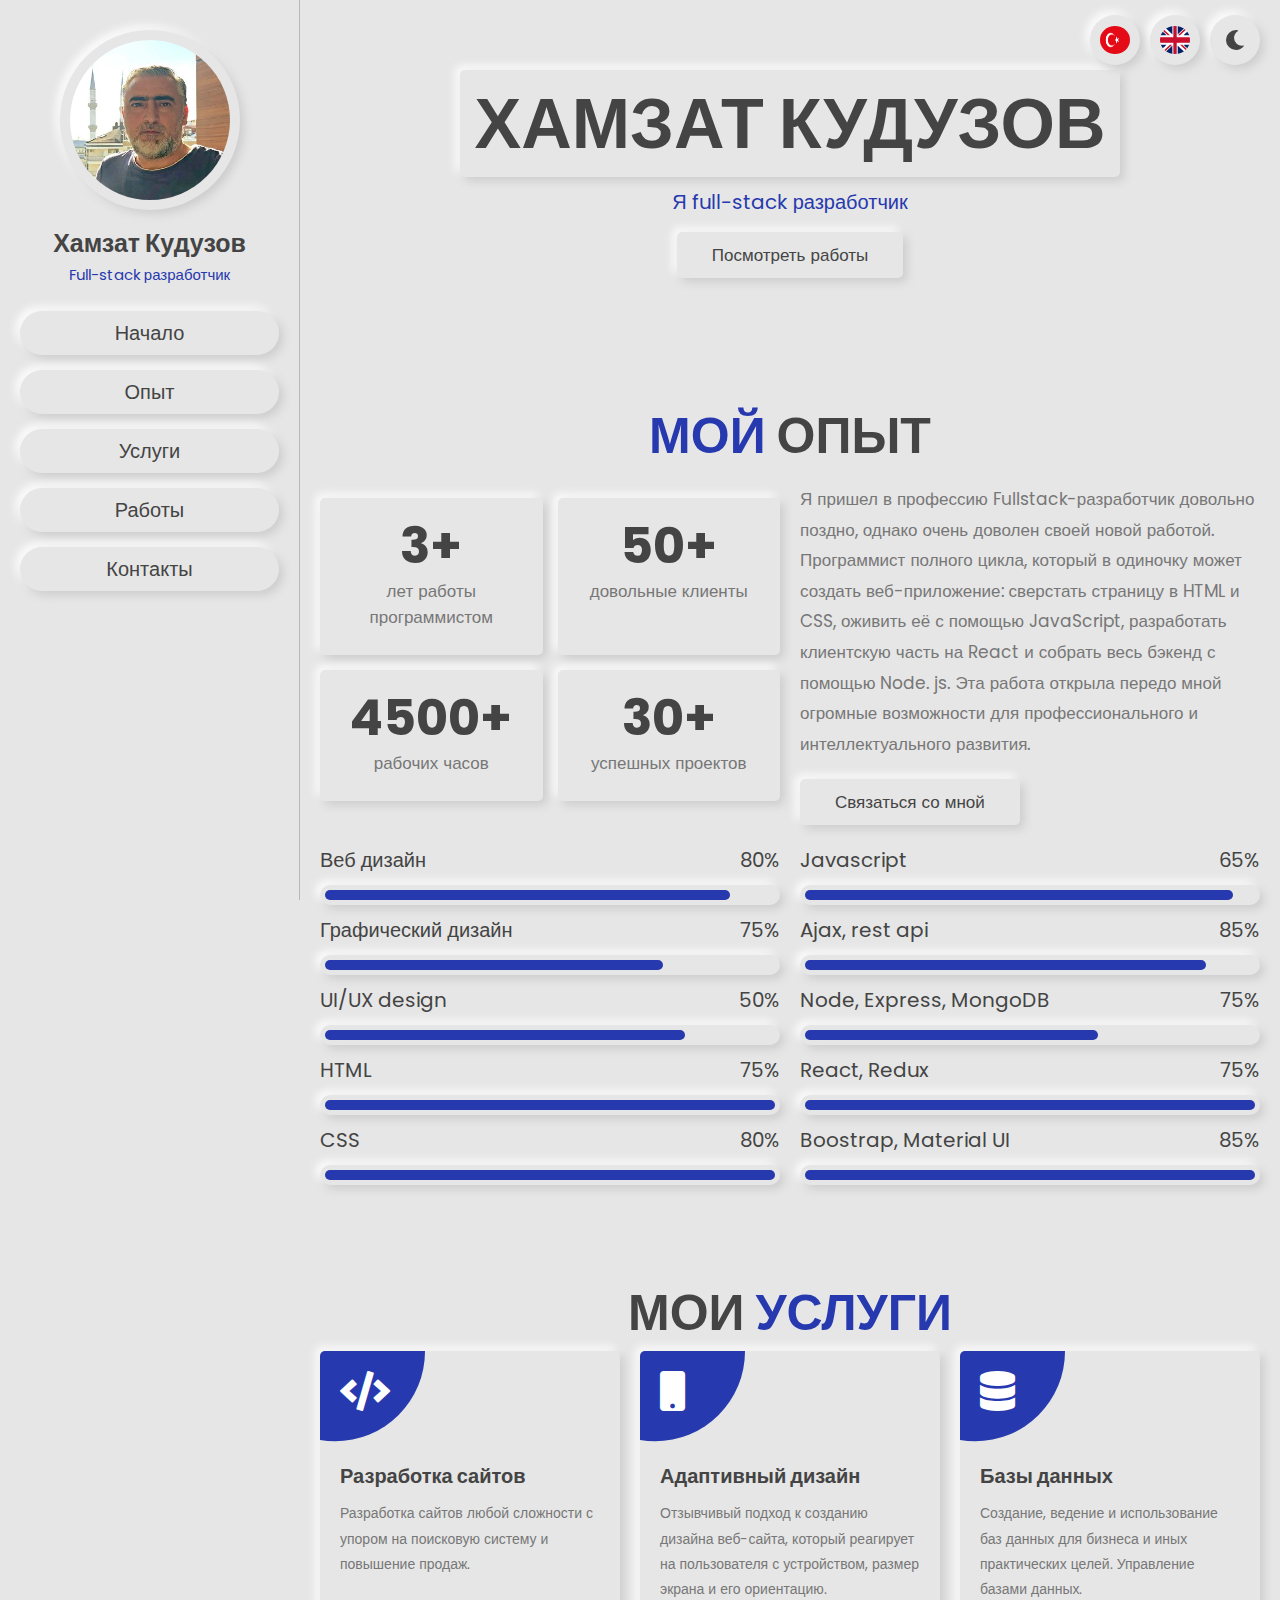
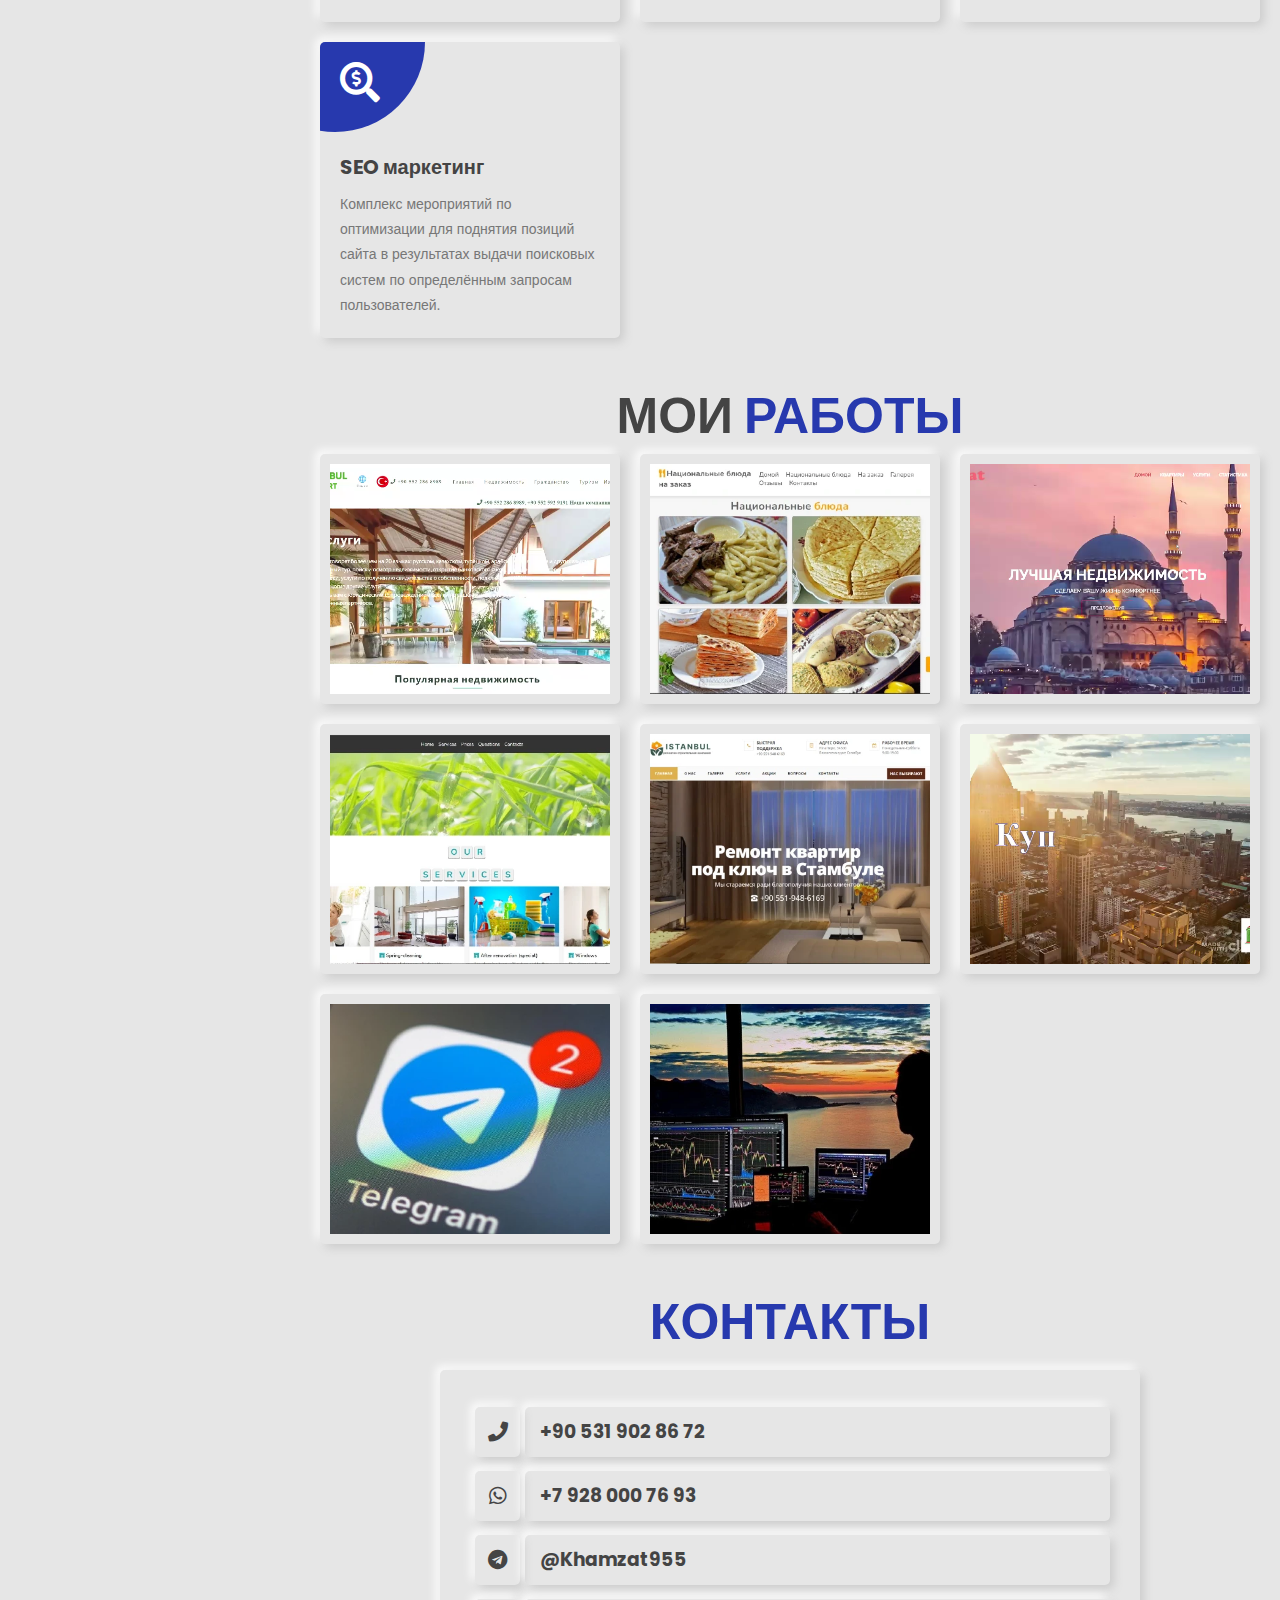
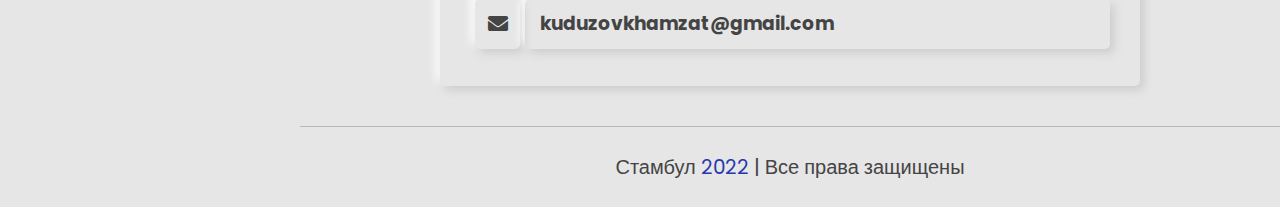
==== index.html @ abaa25e7 "new-work" ====
<!DOCTYPE html>
<html lang="en">

<head>
    <!-- "Нет мощи и силы ни у кого, кроме Аллаха". لا حَـوْلَ وَلا قُـوَّةَ إِلاّ بِالله. Ля хауля ва ля куввата илля би-Лляхи!!! -->
    <meta charset="UTF-8">
    <meta http-equiv="X-UA-Compatible" content="IE=edge">
    <meta name="viewport" content="width=device-width, initial-scale=1.0">

    <link rel="icon" type="image/png" sizes="56x56" href="image/logo_khamzat.png">
    <meta name="description"
        content="Если вы дадите человеку программу, то займете его на один день. Если вы научите человека программировать, то займете его на всю жизнь." />
    <meta name="keywords" content="Отладка кода — это как охота. Охота на баги.">

    <title>Хамзат | портфолио</title>

    <!-- font awesome cdn link  -->
    <link rel="stylesheet" href="https://cdnjs.cloudflare.com/ajax/libs/font-awesome/5.15.4/css/all.min.css">

    <!-- custom css file link  -->
    <link rel="stylesheet" href="css/style.css">

</head>

<body>
    <!-- header section starts  -->

    <header class="header">
        <div class="user">
            <img src="image/photo64.webp" width="180px" alt="картинка">
            <h3>Хамзат Кудузов</h3>
            <p>Full-stack разработчик</p>
        </div>

        <nav class="navbar">
            <a href="#home">Начало</a>
            <a href="#about">Опыт</a>
            <a href="#services">Услуги</a>
            <a href="#portfolio">Работы</a>
            <a href="#contact">Контакты</a>
        </nav>
    </header>

    <!-- header section ends -->

    <div id="menu-btn" class="fas fa-bars"></div>

    <!-- theme toggler  -->

    <div id="theme-toggler" class="fas fa-moon"></div>
    <a href="index_gb.html">
        <div id="theme-toggler-ru">
            <img src="image/flag_gb.webp" width="30px" height="28px" alt="картинка">
        </div>
    </a>
    <a href="index_tr.html">
        <div id="theme-toggler-tr">
            <img src="image/flag_tr.webp" width="30px" height="28px" alt="картинка">
        </div>
    </a>

    <!-- home section starts  -->

    <section class="home" id="home">

        <div class="content">
            <h3 class="h3-text">Хамзат Кудузов</h3>
            <p class="lorem">Я full-stack разработчик</p>
            <a href="#portfolio" class="btn">Посмотреть работы</a>
        </div>

    </section>

    <!-- home section ends -->

    <!-- about section starts  -->

    <section class="about" id="about">

        <h1 class="heading"> <span>МОЙ </span> ОПЫТ </h1>

        <div class="row">

            <div class="box-container">
                <div class="box">
                    <h3>3+</h3>
                    <p>лет работы программистом</p>
                </div>
                <div class="box">
                    <h3>50+</h3>
                    <p>довольные клиенты</p>
                </div>
                <div class="box">
                    <h3>4500+</h3>
                    <p>рабочих часов</p>
                </div>
                <div class="box">
                    <h3>30+</h3>
                    <p>успешных проектов</p>
                </div>
            </div>

            <div class="content">
                <!-- <h3 class="lorem">Хамзат <span> Кудузов</span></h3> -->
                <p class="lorem">Я пришел в профессию Fullstack-разработчик
                    довольно поздно, однако очень доволен своей новой работой.
                    Программист полного цикла, который в одиночку может создать
                    веб-приложение: сверстать страницу в HTML и CSS, оживить её
                    с помощью JavaScript, разработать клиентскую часть на React
                    и собрать весь бэкенд с помощью Node. js. Эта работа открыла
                    передо мной огромные возможности для профессионального и
                    интеллектуального развития.
                </p>
                <a href="#contact" class="btn">Связаться со мной</a>
            </div>

        </div>

        <div class="row">

            <div class="progress">
                <h3> Веб дизайн <span>80%</span> </h3>
                <div class="bar bar-1-1"><span></span></div>
                <h3> Графический дизайн <span>75%</span> </h3>
                <div class="bar bar-1-2"><span></span></div>
                <h3> UI/UX design <span>50%</span> </h3>
                <div class="bar bar-1-3"><span></span></div>
                <h3> HTML <span>75%</span> </h3>
                <div class="bar bar-1-4"><span></span></div>
                <h3> CSS <span>80%</span> </h3>
                <div class="bar bar-1-5"><span></span></div>

            </div>

            <div class="progress">
                <h3> Javascript <span>65%</span> </h3>
                <div class="bar bar-2-1"><span></span></div>
                <h3> Ajax, rest api <span>85%</span> </h3>
                <div class="bar bar-2-2"><span></span></div>
                <h3> Node, Express, MongoDB <span>75%</span> </h3>
                <div class="bar bar-2-3"><span></span></div>
                <h3> React, Redux <span>75%</span> </h3>
                <div class="bar bar-2-4"><span></span></div>
                <h3> Boostrap, Material UI <span>85%</span> </h3>
                <div class="bar bar-2-5"><span></span></div>
            </div>

        </div>

    </section>

    <!-- about section ends -->

    <!-- services section starts  -->

    <section class="services" id="services">

        <h1 class="heading"> мои <span> услуги</span> </h1>

        <div class="box-container">

            <div class="box">
                <i class="fas fa-code"></i>
                <h3>Разработка сайтов</h3>
                <p>Разработка сайтов любой сложности с упором на поисковую систему и повышение продаж.
                </p>
            </div>

            <div class="box">
                <i class="fas fa-mobile"></i>
                <h3>Адаптивный дизайн</h3>
                <p>Отзывчивый подход к созданию дизайна веб-сайта, который реагирует на пользователя с устройством,
                    размер экрана и его ориентацию.</p>
            </div>

            <div class="box">
                <i class="fas fa-database"></i>
                <h3>Базы данных</h3>
                <p>Создание, ведение и использование баз данных для бизнеса и иных практических целей. Управление базами
                    данных.
                </p>
            </div>

            <div class="box">
                <i class="fas fa-search-dollar"></i>
                <h3>SEO маркетинг</h3>
                <p>Комплекс мероприятий по оптимизации для поднятия позиций сайта в результатах выдачи поисковых систем
                    по определённым запросам пользователей.</p>
            </div>
        </div>
    </section>

    <!-- services section ends -->

    <!-- portfolio section starts  -->

    <section class="portfolio" id="portfolio">
        <h1 class="heading"> Мои <span>работы</span> </h1>
        <div class="box-container">
            <div class="box">
                <a href="https://istanbul-expert.com/">
                    <video src="video/ist_exp.mp4" loop muted autoplay></video>
                    <div class="content">
                        <h3>Агенство <br /> недвижимости</h3>
                    </div>
                </a>
            </div>

            <div class="box">
                <a href="https://zura95.site/">
                    <img src="image/eda.webp" width="280px" alt="картинка">
                    <div class="content">
                        <h3>Еда на заказ</h3>
                    </div>
                </a>
            </div>

            <div class="box">
                <a href="https://talgat.site/">
                    <video src="video/Talgat_clip.mp4" loop muted autoplay></video>
                    <div class="content">
                        <h3>Недвижимость <br /> в Стамбуле</h3>
                    </div>
                </a>
            </div>
            <div class="box">
                <a href="https://khamzat.site/cleaning">
                    <img src="image/cleaning_foto.webp" width="280px" alt="картинка">
                    <div class="content">
                        <h3>Клиринговое <br /> агенство</h3>
                    </div>
                </a>
            </div>

            <div class="box">
                <a href="https://khamzat.site/remont">
                    <img src="image/remont.webp" width="280px" alt="картинка">
                    <div class="content">
                        <h3>Ремонт <br /> квартир</h3>
                    </div>
                </a>
            </div>

            <div class="box">
                <a href="https://www.youtube.com/channel/UCR58sPLCgfgkZ0BDs9TKeCQ">
                    <video src="video/you_video.mp4" loop muted autoplay></video>
                    <div class="content">
                        <h3>YouTube <br /> канал</h3>
                    </div>
                </a>
            </div>

            <div class="box">
                <img src="image/telegram-nedir1.webp" width="280px" alt="картинка">
                <div class="content">
                    <h3>Telegram <br /> канал</h3>
                </div>
                </a>
            </div>

            <div class="box">
                <img src="image/trading.webp" width="280px" alt="картинка">
                <div class="content">
                    <h3>Проект <br /> в разработке</h3>
                </div>
            </div>



        </div>

    </section>

    <!-- portfolio section ends -->

    <!-- contact section starts -->

    <section class="contact" id="contact">

        <h1 class="heading"> <span>Контакты</span> </h1>

        <form action="">

            <div class="sharell">
                <div class="qwer"><a href="tel:+905319028672" class="fa fa-phone"></a>
                    <div class="asd">
                        <h3>+90 531 902 86 72</h3>
                    </div>
                </div>
                <div class="qwer"> <a href="https://api.whatsapp.com/send?phone=79280007693"" class=" fab
                        fa-whatsapp"></a>
                    <div class="asd">
                        <h3>+7 928 000 76 93</h3>
                    </div>
                </div>
                <div class="qwer"><a href="https://t.me/Khamzat955" class="fab fa-telegram"></a>
                    <div class="asd">
                        <h3>@Khamzat955</h3>
                    </div>
                </div>
                <div class="qwer"><a href="mailto:kuduzovkhamzat@gmail.com" class="fa fa-envelope"></a>
                    <div class="asd">
                        <h3>kuduzovkhamzat@gmail.com</h3>
                    </div>
                </div>

            </div>

        </form>

    </section>

    <!-- contact section ends -->

    <div class="credits"> Стамбул <span>2022</span> | Все права защищены </div>


    <!-- custom js file link  -->
    <script src="js/script.js"></script>

</body>

</html>
---- css/style.css ----
@import url('https://fonts.googleapis.com/css2?family=Poppins:wght@100;200;300;400;500;600;700&display=swap');

:root {
    --blue: #2739ae;
    --black: #444;
    --light-color: #777;
    --bg-color: #e6e6e6;
    --border: .1rem solid rgba(0, 0, 0, .2);
    --box-shadow: .4rem .4rem 1rem #ccc,
        -.4rem -.4rem 1rem #fff;
    --box-shadow-inset: .4rem .4rem 1rem #ccc inset,
        -.4rem -.4rem 1rem #fff inset;
}

* {
    font-family: 'Poppins', sans-serif;
    margin: 0;
    padding: 0;
    box-sizing: border-box;
    outline: none;
    border: none;
    text-decoration: none;
    /* text-transform: capitalize; */
    transition: .2s linear;
}

html {
    font-size: 62.5%;
    overflow-x: hidden;
    scroll-behavior: smooth;

}

body {
    background: var(--bg-color);
    padding-left: 30rem;
}

body.active {
    --black: #fff;
    --light-color: #ddd;
    --bg-color: #222;
    --border: .1rem solid rgba(0, 0, 0, .4);
    --box-shadow: .4rem .4rem 1rem #111,
        -.4rem -.4rem 1rem #333;
    --box-shadow-inset: .4rem .4rem 1rem #111 inset,
        -.4rem -.4rem 1rem #333 inset;
}

section {
    /* min-height: 100vh; */
    padding: 2rem;
}

.btn {
    margin-top: 1rem;
    display: inline-block;
    padding: 1rem 3.5rem;
    border-radius: .5rem;
    font-size: 1.7rem;
    cursor: pointer;
    background: none;
    color: var(--black);
    box-shadow: var(--box-shadow);
}

.btn:hover {
    box-shadow: var(--box-shadow-inset);
    color: var(--blue);
}

.heading {
    text-align: center;
    font-size: 5rem;
    color: var(--black);
    text-transform: uppercase;
    /*  padding-bottom: 2rem; */
}

.user {
    transition: all 0.5s;
}

.user:hover {
    transform: scale(1.1);
}

.heading span {
    color: var(--blue);
    text-transform: uppercase;
}

.header {
    position: fixed;
    top: 0;
    left: 0;
    z-index: 999;
    background: var(--bg-color);
    width: 30rem;
    border-right: var(--border);
    height: 100%;
    padding: 2rem;
    text-align: center;
}

.header .user img {
    margin: 1rem 0;
    border: 1rem solid transparent;
    border-radius: 50%;
    height: 18rem;
    width: 18rem;
    box-shadow: var(--box-shadow);
}

.header .user h3 {
    color: var(--black);
    font-size: 2.5rem;
}

.header .user p {
    color: var(--blue);
    font-size: 1.5rem;

}

.header .navbar {
    padding-top: 1rem;
}

.header .navbar a {
    display: block;
    margin: 1.5rem 0;
    padding: .7rem;
    border-radius: 5rem;
    font-size: 2rem;
    box-shadow: var(--box-shadow);
    color: var(--black);
}

.header .navbar a:hover {
    box-shadow: var(--box-shadow-inset);
    color: var(--blue);
}

#menu-btn {
    position: fixed;
    top: 1.5rem;
    left: 2rem;
    z-index: 1000;
    height: 5rem;
    width: 5rem;
    line-height: 5rem;
    border-radius: 50%;
    font-size: 2rem;
    cursor: pointer;
    box-shadow: var(--box-shadow);
    text-align: center;
    color: var(--black);
    background: var(--bg-color);
    display: none;
}

#menu-btn:hover {
    color: var(--blue);
    box-shadow: var(--box-shadow-inset);
}

#theme-toggler {
    position: fixed;
    top: 1.5rem;
    right: 2rem;
    z-index: 1000;
    height: 5rem;
    width: 5rem;
    line-height: 5rem;
    border-radius: 50%;
    font-size: 2rem;
    cursor: pointer;
    box-shadow: var(--box-shadow);
    text-align: center;
    color: var(--black);
    background: var(--bg-color);
}

#theme-toggler:hover {
    color: var(--blue);
    box-shadow: var(--box-shadow-inset);
}

#theme-toggler-ru img {
    border-radius: 50%;
}

/* языки */
#theme-toggler-ru {
    position: fixed;
    top: 1.5rem;
    right: 8rem;
    z-index: 1000;
    height: 5rem;
    width: 5rem;
    line-height: 5rem;
    border-radius: 50%;
    font-size: 2rem;
    cursor: pointer;
    box-shadow: var(--box-shadow);
    text-align: center;
    color: var(--black);
    background: var(--bg-color);
    padding-top: 7px;
}

#theme-toggler-ru:hover {
    color: var(--blue);
    box-shadow: var(--box-shadow-inset);
}

#theme-toggler-tr img {
    border-radius: 50%;
}

#theme-toggler-tr {
    position: fixed;
    top: 1.5rem;
    right: 14rem;
    z-index: 1000;
    height: 5rem;
    width: 5rem;
    line-height: 5rem;
    border-radius: 50%;
    font-size: 2rem;
    cursor: pointer;
    box-shadow: var(--box-shadow);
    text-align: center;
    color: var(--black);
    background: var(--bg-color);
    padding-top: 7px;
}

#theme-toggler-tr:hover {
    color: var(--blue);
    box-shadow: var(--box-shadow-inset);
}

#theme-toggler-gb img {
    border-radius: 50%;
}

#theme-toggler-gb {
    position: fixed;
    top: 1.5rem;
    right: 14rem;
    z-index: 1000;
    height: 5rem;
    width: 5rem;
    line-height: 5rem;
    border-radius: 50%;
    font-size: 2rem;
    cursor: pointer;
    box-shadow: var(--box-shadow);
    text-align: center;
    color: var(--black);
    background: var(--bg-color);
    padding-top: 7px;
}

#theme-toggler-gb:hover {
    color: var(--blue);
    box-shadow: var(--box-shadow-inset);
}

.home {
    display: flex;
    flex-flow: column;
    align-items: center;
    justify-content: center;
    text-align: center;
}

.home .content {
    margin-top: 50px;
}

.home .content h3 {
    font-size: 7rem;
    color: var(--black);
    line-height: 1.1;
    text-transform: uppercase;
}

.home .content p {
    font-size: 2rem;
    color: var(--blue);
    padding-bottom: .5rem;
}

.home .share {
    position: relative;
    top: 10rem;
    border-radius: .5rem;
    box-shadow: var(--box-shadow);
    padding: 1rem;
}

.home .share a {
    height: 5rem;
    width: 5rem;
    line-height: 5rem;
    box-shadow: var(--box-shadow);
    margin: .5rem;
    font-size: 2rem;
    color: var(--black);
    border-radius: .5rem;
}

.home .share a:hover {
    box-shadow: var(--box-shadow-inset);
    color: var(--blue);
}

.about {
    margin-top: 80px;
}

.about .row {
    display: flex;
    align-items: center;
    flex-wrap: wrap-reverse;
    gap: 2rem;
}

.about .row .box-container {
    flex: 1 1 40rem;
    display: flex;
    gap: 1.5rem;
    flex-wrap: wrap;
}

.about .row .box-container .box {
    flex: 1 1 18rem;
    text-align: center;
    padding: 2rem;
    border-radius: .5rem;
    box-shadow: var(--box-shadow);
}

.about .row .box-container .box h3 {
    font-size: 5rem;
    color: var(--black);
    line-height: 1.1;
}

.about .row .box-container .box p {
    font-size: 1.7rem;
    color: var(--light-color);
    padding: .5rem 0;
}

.about .row .content {
    flex: 1 1 40rem;
}

.about .row .content h3 {
    font-size: 3.5rem;
    color: var(--black);
    line-height: 1.8;
}

.about .row .content h3 span {
    color: var(--blue);
}

.about .row .content p {
    font-size: 1.7rem;
    color: var(--light-color);
    line-height: 1.8;
    padding: 1rem 0;
}

.about .row:nth-child(3) {
    padding-top: 2rem;
}

.about .row .progress {
    flex: 1 1 40rem;
}

.about .row .progress h3 {
    color: var(--black);
    font-weight: normal;
    font-size: 2rem;
    display: flex;
    align-items: center;
    justify-content: space-between;
}

.about .row .progress .bar {
    box-shadow: var(--box-shadow);
    border-radius: 5rem;
    height: 2rem;
    padding: .5rem;
    margin: 1rem 0;
}

.about .row .progress .bar span {
    display: block;
    height: 100%;
    background: var(--blue);
    border-radius: 5rem;
}

.about .row .progress .bar-1-1 span {
    width: 90%;
}

.about .row .progress .bar-1-2 span {
    width: 75%;
}

.about .row .progress .bar-1-3 span {
    width: 80%;
}

.about .row .progress .bar-2-1 span {
    width: 95%;
}

.about .row .progress .bar-2-2 span {
    width: 89%;
}

.about .row .progress .bar-2-3 span {
    width: 65%;
}

.services {
    margin-top: 40px;

}

.services .box-container {
    display: grid;
    grid-template-columns: repeat(auto-fit, minmax(27rem, 1fr));
    gap: 2rem;
}

.services .box-container .box {
    padding: 2rem;
    border-radius: .5rem;
    box-shadow: var(--box-shadow);
    position: relative;
    z-index: 0;
    overflow: hidden;
}

.services .box-container .box i {
    font-size: 4rem;
    padding-bottom: 5rem;
    color: #fff;
}

.services .box-container .box h3 {
    font-size: 2rem;
    padding-bottom: 1rem;
    color: var(--black);
}

.services .box-container .box p {
    font-size: 1.4rem;
    line-height: 1.8;
    color: var(--light-color);
}

.services .box-container .box::before {
    content: '';
    position: absolute;
    top: 0;
    left: 0;
    height: 100%;
    width: 100%;
    background: var(--blue);
    z-index: -1;
    clip-path: circle(9rem at 5% 0%);
    transition: .3s linear;
}

.services .box-container .box:hover::before {
    clip-path: circle(100%);
}

.services .box-container .box:hover>* {
    color: #fff;
}

.h3-text {
    padding: 15px;
    box-shadow: var(--box-shadow);
    border-radius: 5px;
    margin-bottom: 10px;
}

.portfolio .box-container {
    display: grid;
    grid-template-columns: repeat(auto-fit, minmax(27rem, 1fr));
    gap: 2rem;
}

.portfolio .box-container .box {
    height: 25rem;
    border-radius: .5rem;
    overflow: hidden;
    box-shadow: var(--box-shadow);
    position: relative;
    border: 1rem solid transparent;
    transition: all 0.5s;
}

.portfolio .box-container .box:hover {
    transform: scale(1.1);
}

.portfolio .box-container .box img {
    height: 100%;
    width: 100%;
    object-fit: cover;
}

.portfolio .box-container .box video {
    height: 100%;
    width: 100%;
    object-fit: cover;
}

.portfolio .box-container .box .content {
    position: absolute;
    top: 0;
    left: 0;
    height: 100%;
    width: 100%;
    background: var(--bg-color);
    display: grid;
    place-items: center;
    transform: scale(0);
}

.portfolio .box-container .box:hover .content {
    transform: scale(0.9);
    opacity: 0.7;
    text-align: center;
}

.portfolio .box-container .box .content h3 {
    font-size: 2.5rem;
    color: var(--black);
    /*  text-transform: uppercase; */
    text-transform: none;
    transform: translateY(-5rem);
    opacity: 0;
    transition-delay: .3s;
}

.portfolio .box-container .box:hover .content h3 {
    transform: translateY(0rem);
    opacity: 1;
}

.contact form {
    margin: 1rem auto;
    max-width: 70rem;
    border-radius: .5rem;
    box-shadow: var(--box-shadow);
    padding: 2rem;
}

.contact .sharell {
    position: relative;
    display: flex;
    flex-direction: column;
    /*  top: 10rem; */
    border-radius: .5rem;
    /* box-shadow: var(--box-shadow); */
    padding: 1rem;
}

.contact .sharell a {
    height: 5rem;
    width: 5rem;
    line-height: 5rem;
    box-shadow: var(--box-shadow);
    margin: .5rem;
    font-size: 2rem;
    color: var(--black);
    border-radius: .5rem;
    align-items: center;
    justify-content: center;
    text-align: center;
}

.contact .sharell a:hover {
    box-shadow: var(--box-shadow-inset);
    color: var(--blue);
}

.qwer {
    display: flex;
    flex-direction: row;
    align-items: center
}

.contact .sharell .asd {
    padding: 1rem 1.5rem;
    width: 100%;
    height: 5rem;
    background: none;
    color: var(--black);
    font-size: 1.6rem;
    text-transform: none;
    margin: .7rem 0;
    box-shadow: var(--box-shadow);
    border-radius: .5rem;
}

.contact .sharell .asd:hover {
    box-shadow: var(--box-shadow-inset);
    color: var(--blue);
}

.credits {
    font-size: 2rem;
    text-align: center;
    padding: 2.5rem 1rem;
    margin-top: 1rem;
    border-top: var(--border);
    color: var(--black);
}

.credits span {
    color: var(--blue);
}


.lorem {
    text-transform: none;
}

#bg {
    position: fixed;
    top: -50%;
    left: -50%;
    width: 200%;
    height: 200%;
}

#bg img {
    position: absolute;
    top: 0;
    left: 0;
    right: 0;
    bottom: 0;
    margin: auto;
    min-width: 50%;
    min-height: 50%;
}

/* media queries  */

@media (max-width:991px) {

    html {
        font-size: 55%;
    }

    body {
        padding-left: 0;
    }

    .header {
        left: -110%;
    }

    .header.active {
        left: 0%;
        transition: .4s linear;
    }

    #menu-btn {
        display: initial;
    }
}

@media (max-width:450px) {

    html {
        font-size: 50%;
    }

    .header {
        width: 100%;
        border-right: 0;
    }

    .about {
        margin-top: 10px;
    }

    .services {
        margin-top: 10px;
    }
}
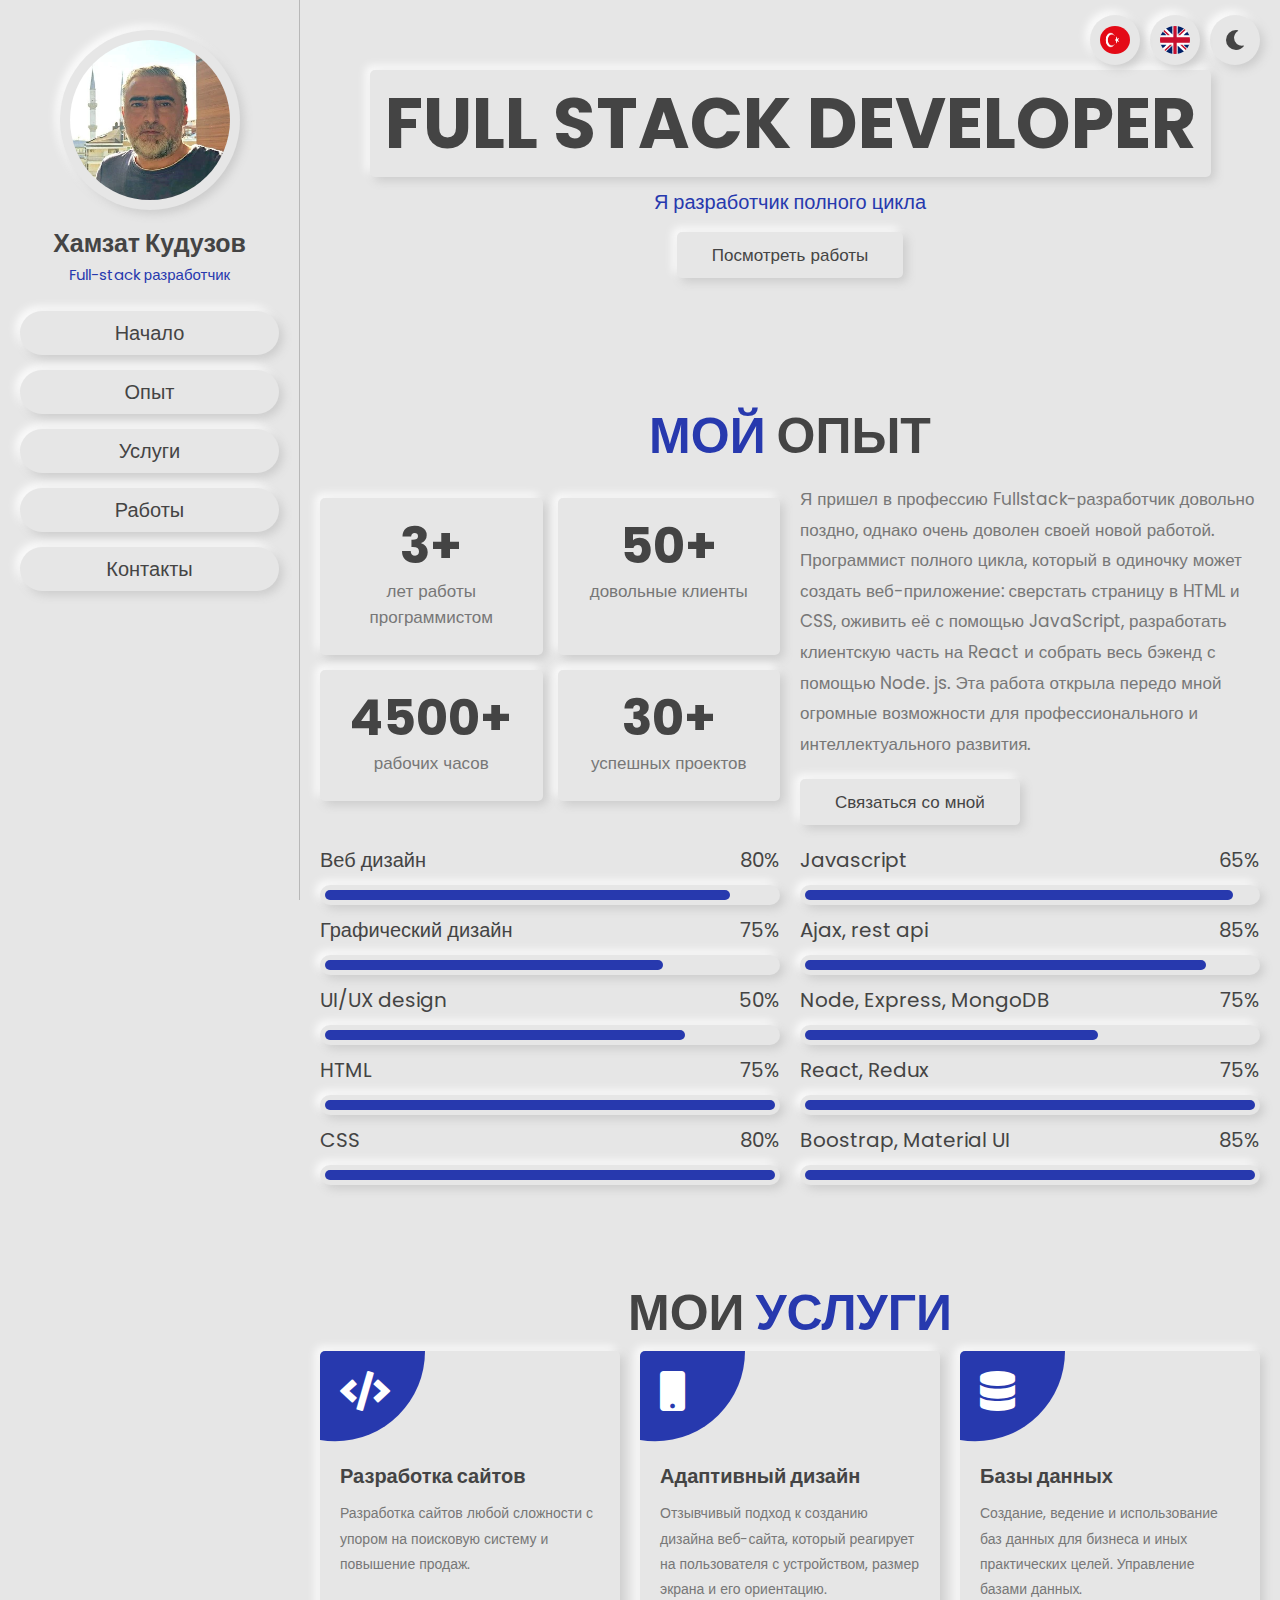
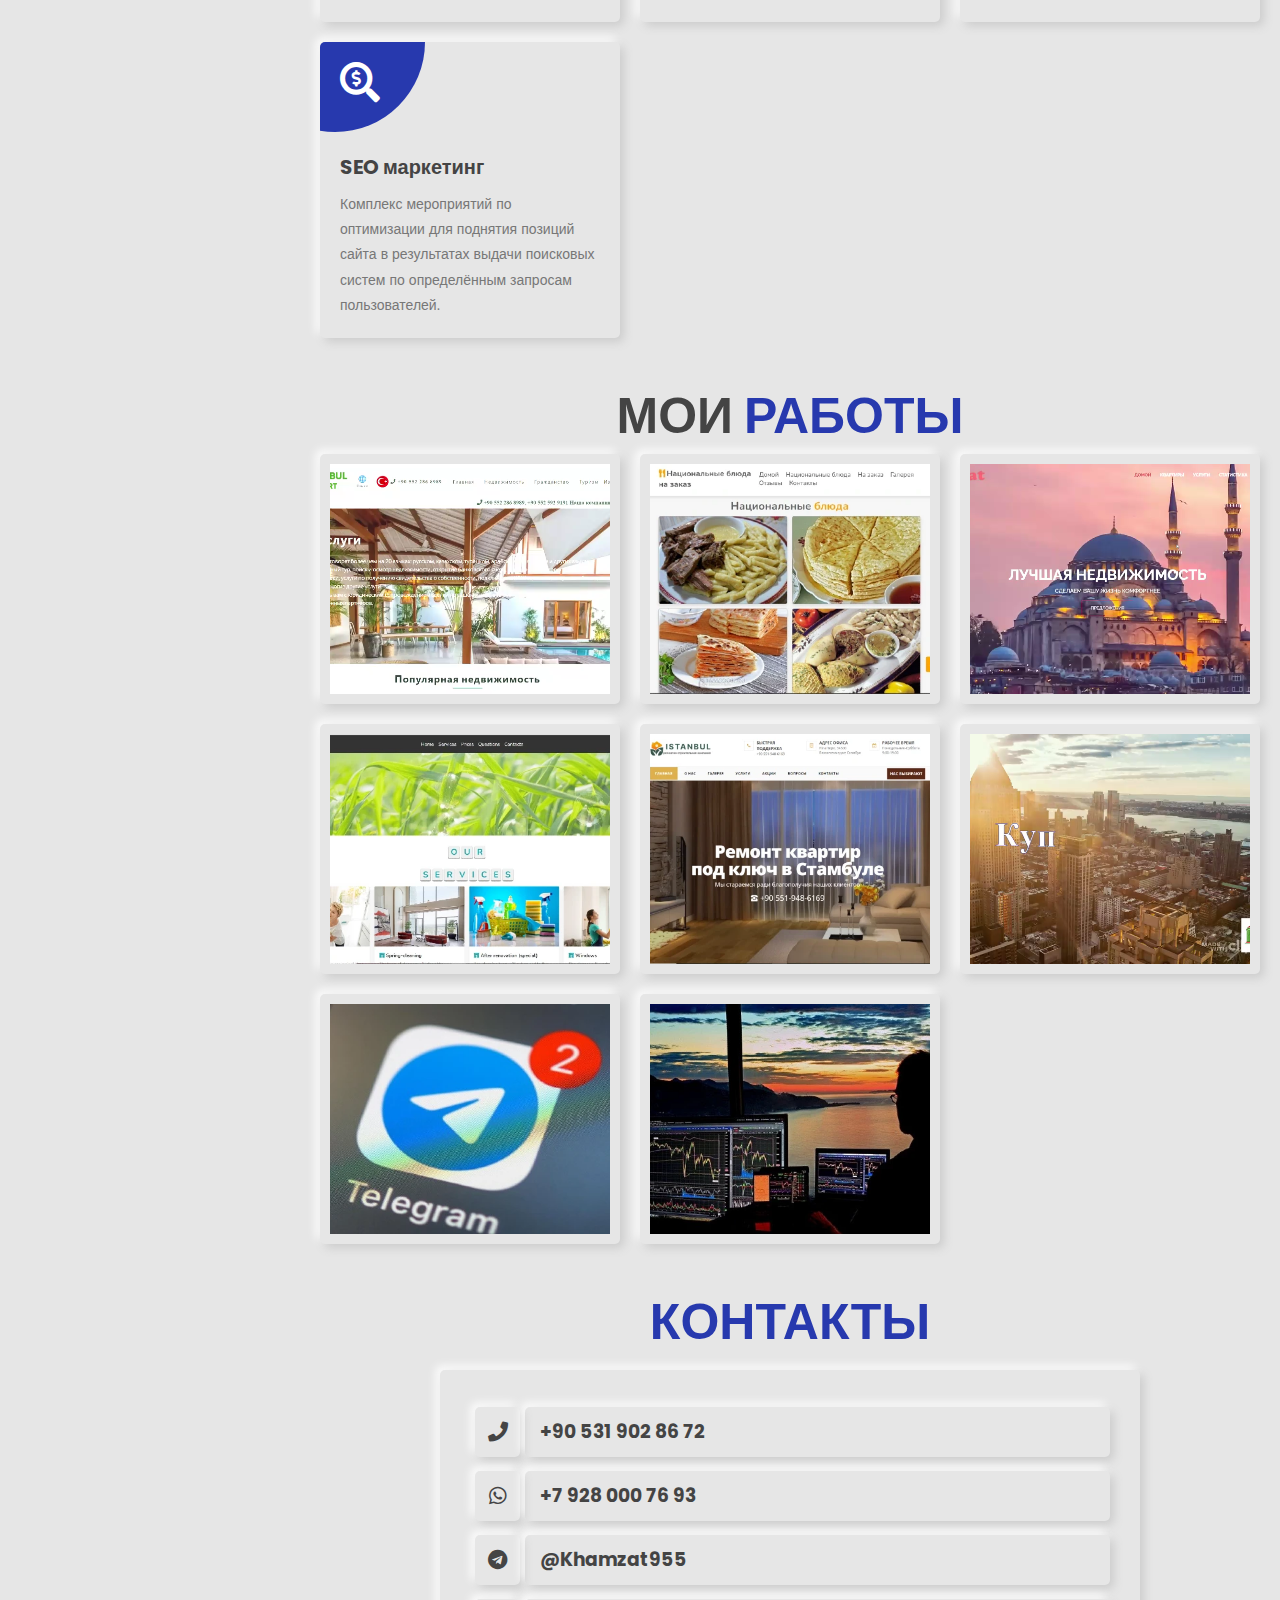
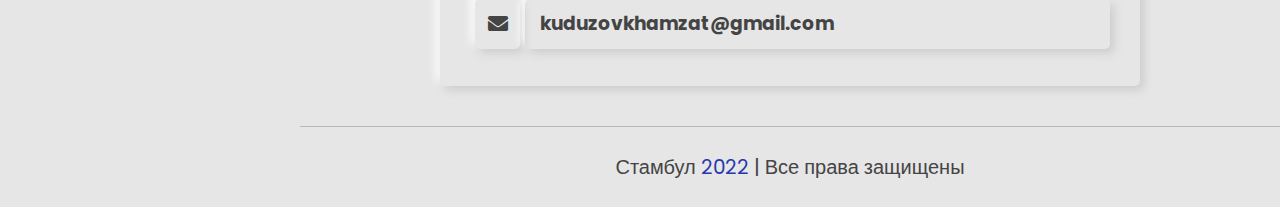
==== commit 20871b5f: "fixed" ====
--- a/index.html
+++ b/index.html
@@ -64,8 +64,8 @@
     <section class="home" id="home">
 
         <div class="content">
-            <h3 class="h3-text">Хамзат Кудузов</h3>
-            <p class="lorem">Я full-stack разработчик</p>
+            <h3 class="h3-text">Full Stack Developer</h3>
+            <p class="lorem">Я разработчик полного цикла</p>
             <a href="#portfolio" class="btn">Посмотреть работы</a>
         </div>
 
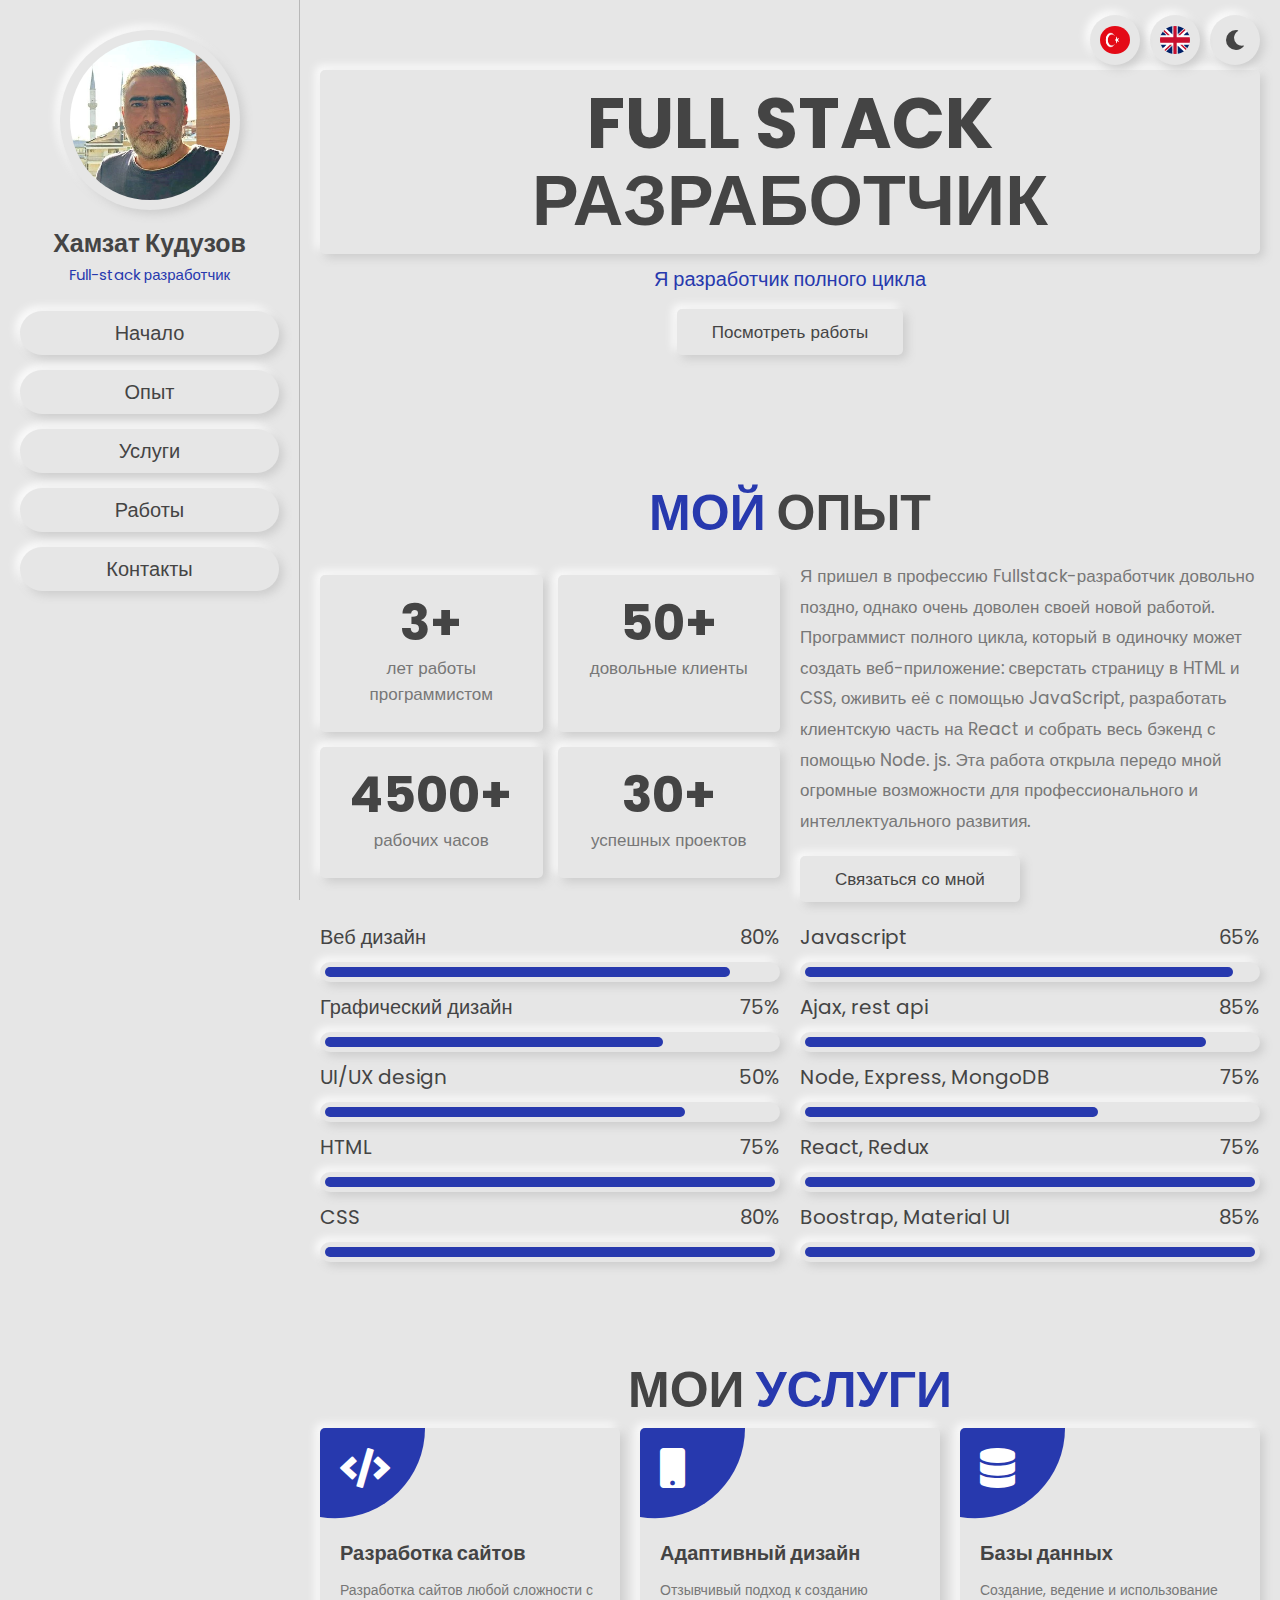
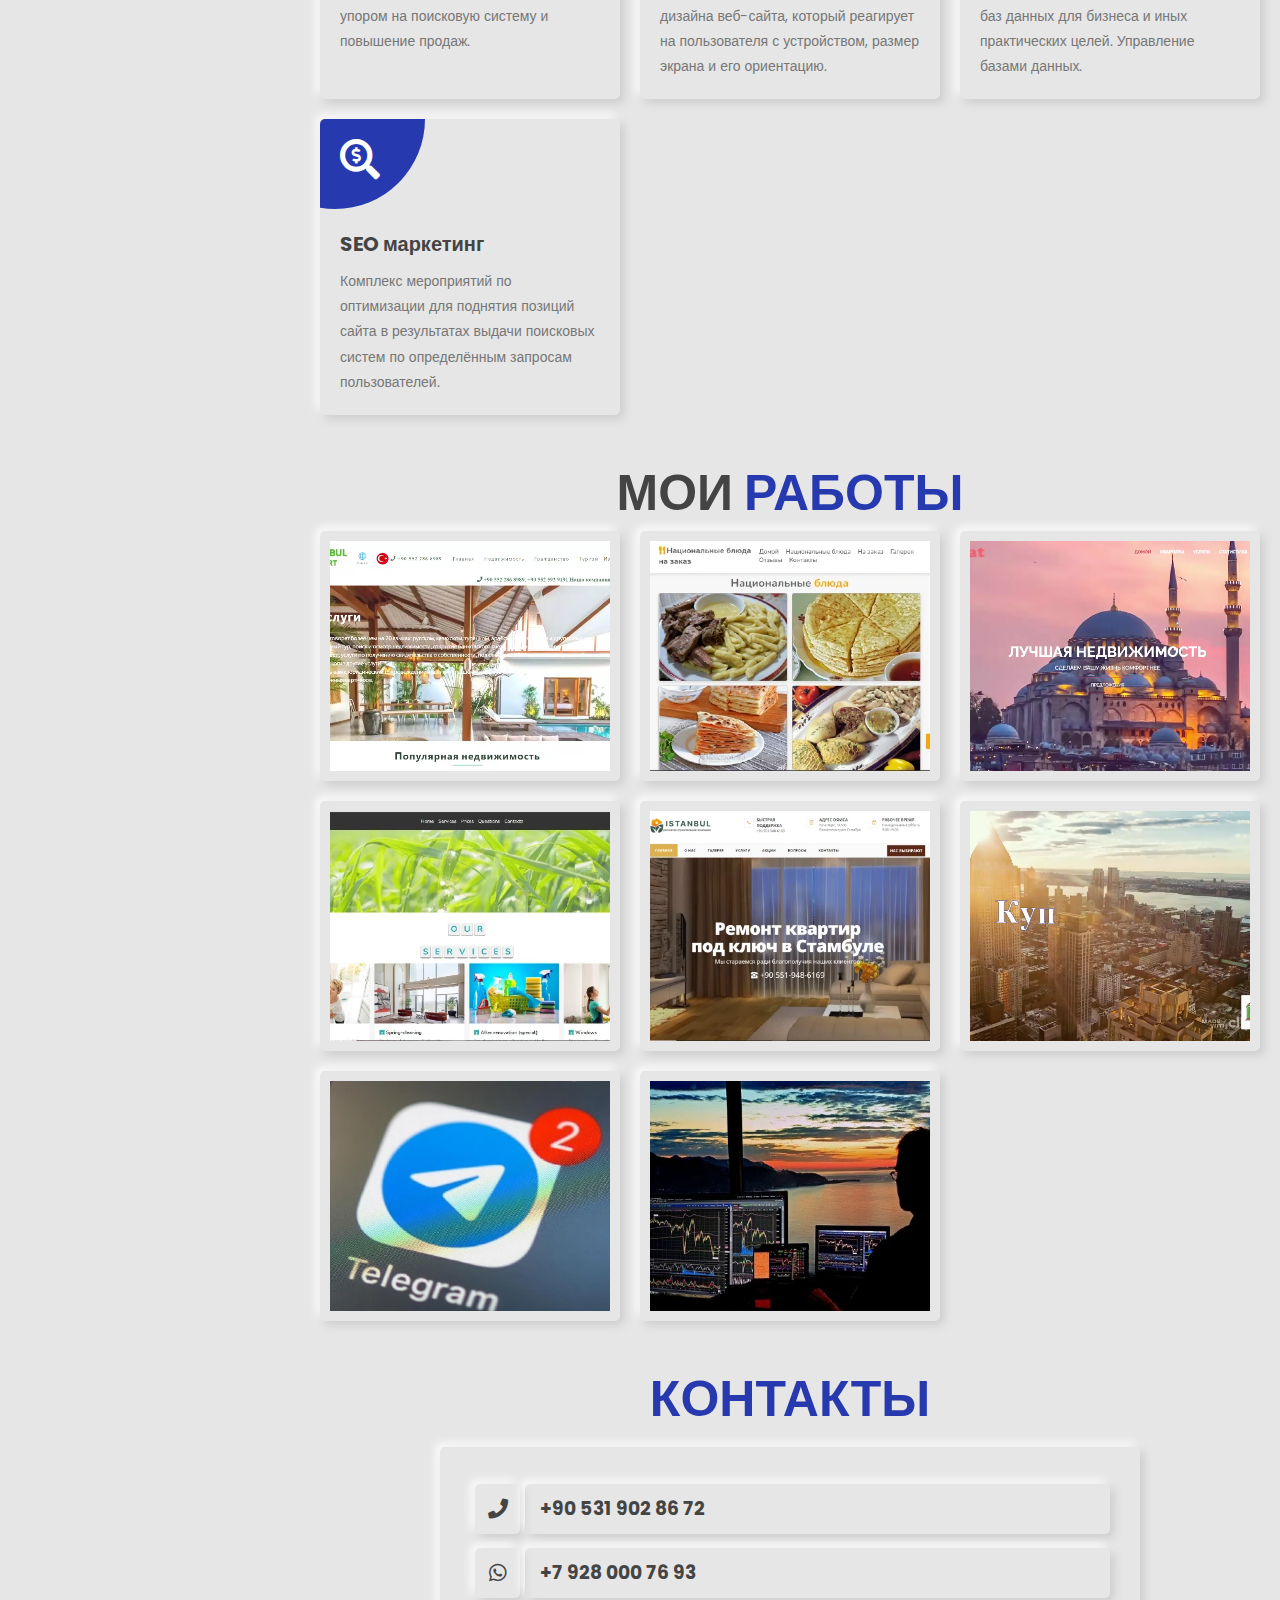
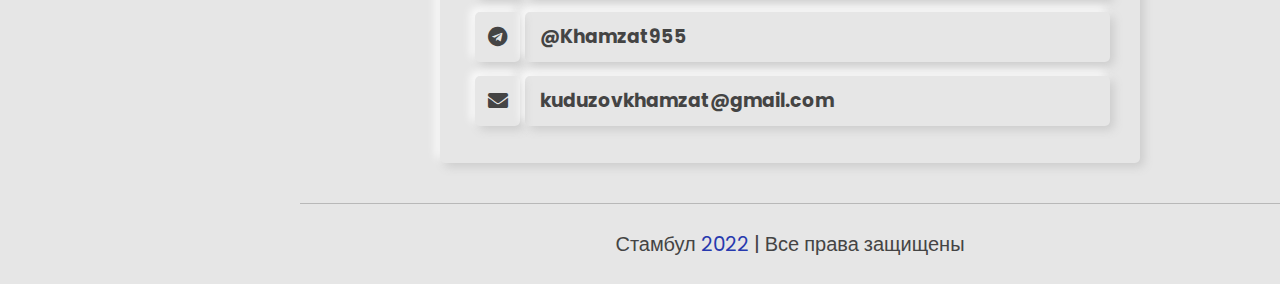
==== commit a9bc595a: "ghjk" ====
--- a/index.html
+++ b/index.html
@@ -64,7 +64,7 @@
     <section class="home" id="home">
 
         <div class="content">
-            <h3 class="h3-text">Full Stack Developer</h3>
+            <h3 class="h3-text">Full Stack разработчик</h3>
             <p class="lorem">Я разработчик полного цикла</p>
             <a href="#portfolio" class="btn">Посмотреть работы</a>
         </div>
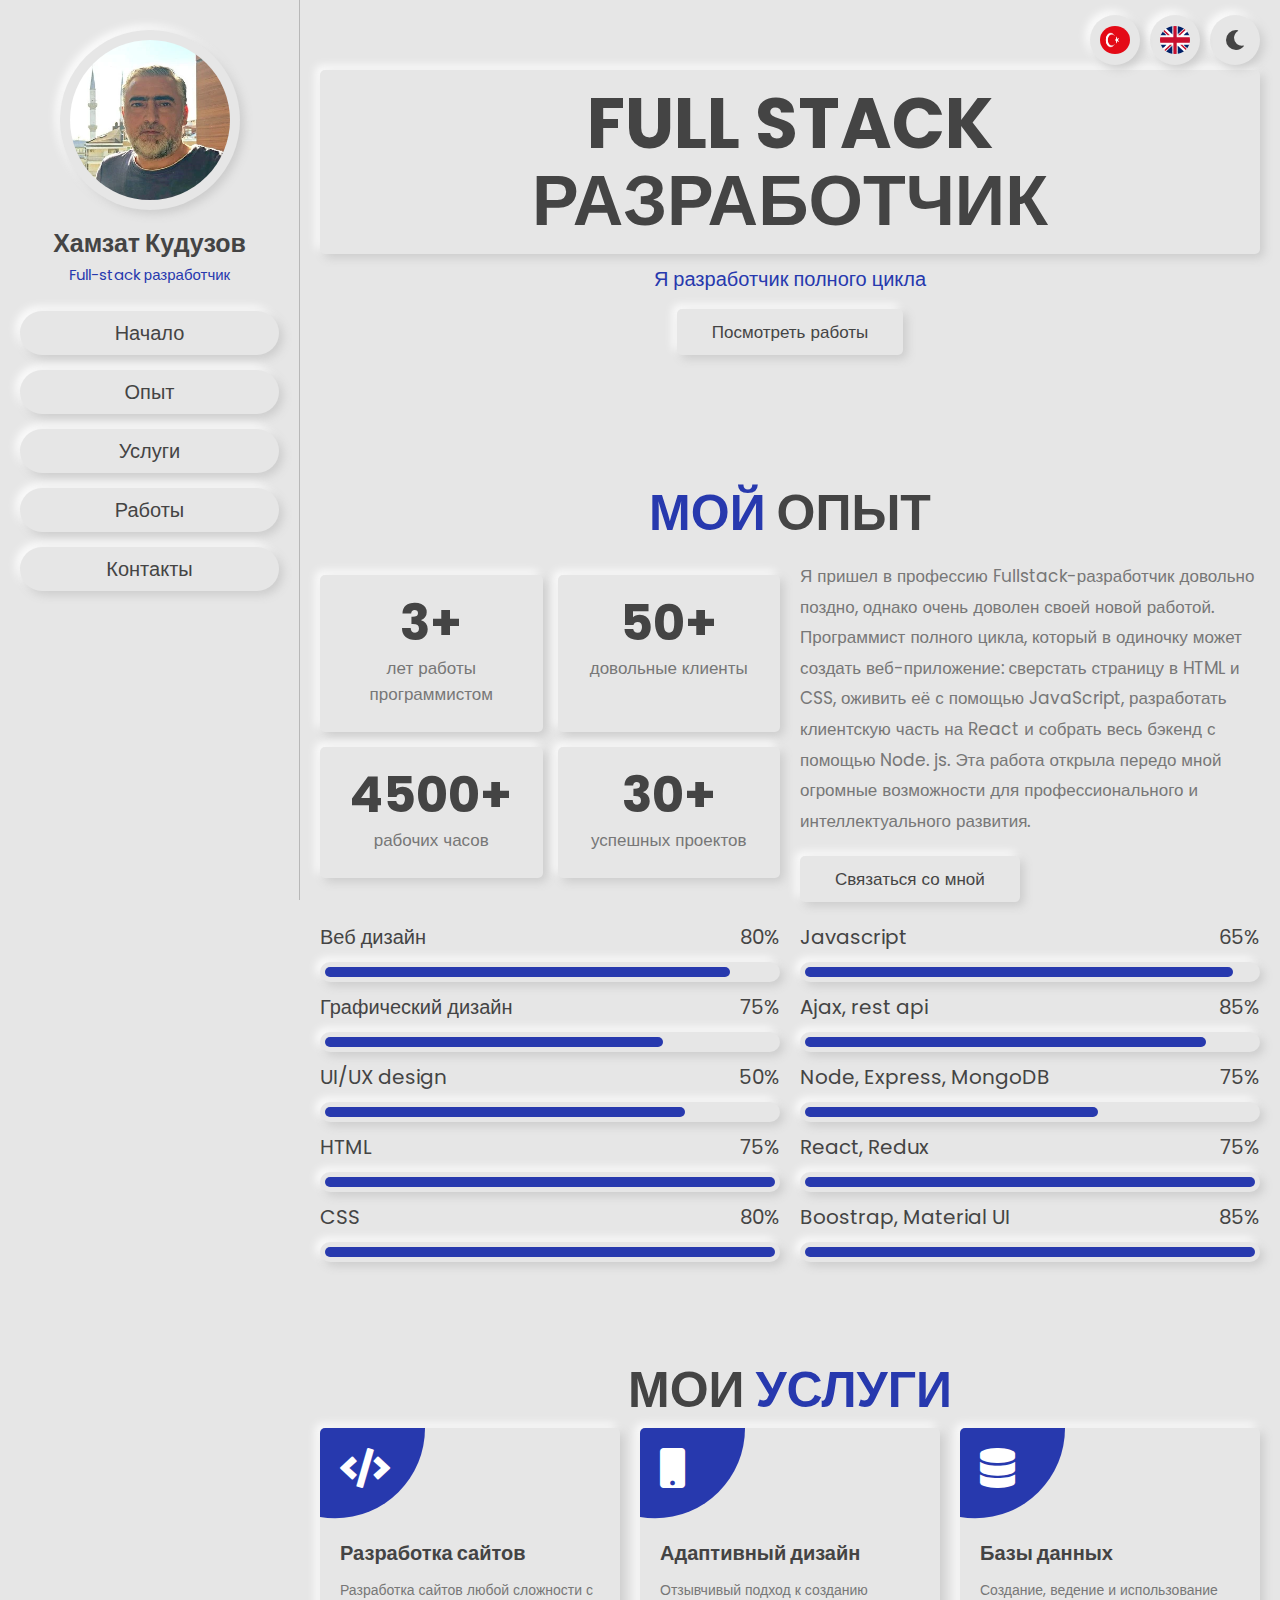
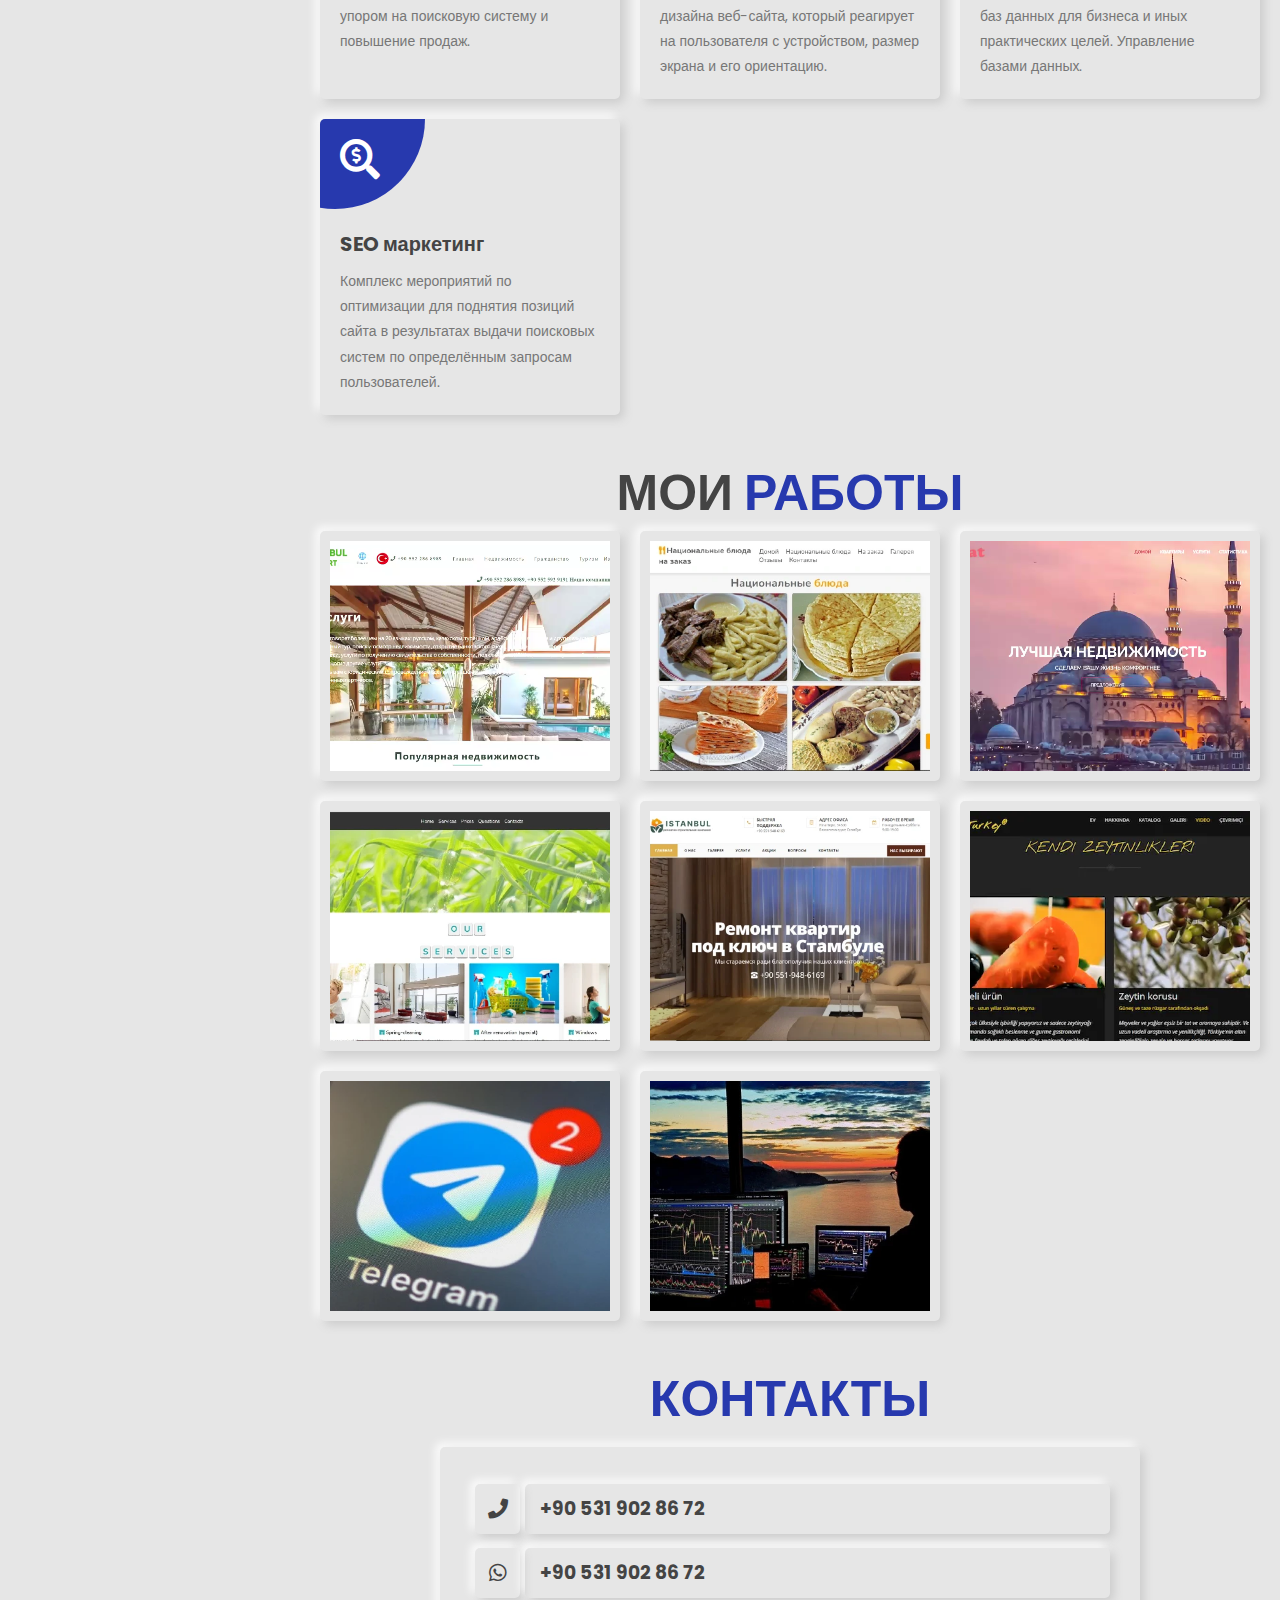
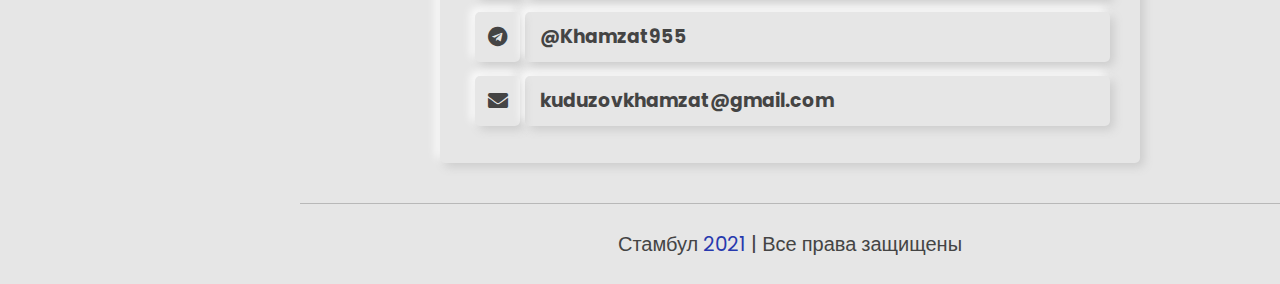
==== commit 43cda8b3: "new-work-add" ====
--- a/index.html
+++ b/index.html
@@ -198,8 +198,8 @@
         <h1 class="heading"> Мои <span>работы</span> </h1>
         <div class="box-container">
             <div class="box">
-                <a href="https://istanbul-expert.com/">
-                    <video src="video/ist_exp.mp4" loop muted autoplay></video>
+                <a href="https://istanbul-expert.com/" target="_blank">
+                    <video src="video/ist_exp.mp4" loop muted autoplay playsinline></video>
                     <div class="content">
                         <h3>Агенство <br /> недвижимости</h3>
                     </div>
@@ -207,7 +207,7 @@
             </div>
 
             <div class="box">
-                <a href="https://zura95.site/">
+                <a href="https://zura95.site/" target="_blank">
                     <img src="image/eda.webp" width="280px" alt="картинка">
                     <div class="content">
                         <h3>Еда на заказ</h3>
@@ -216,15 +216,15 @@
             </div>
 
             <div class="box">
-                <a href="https://talgat.site/">
-                    <video src="video/Talgat_clip.mp4" loop muted autoplay></video>
+                <a href="https://talgat.site/" target="_blank">
+                    <video src="video/Talgat_clip.mp4" loop muted autoplay playsinline></video>
                     <div class="content">
                         <h3>Недвижимость <br /> в Стамбуле</h3>
                     </div>
                 </a>
             </div>
             <div class="box">
-                <a href="https://khamzat.site/cleaning">
+                <a href="https://khamzat.site/cleaning" target="_blank">
                     <img src="image/cleaning_foto.webp" width="280px" alt="картинка">
                     <div class="content">
                         <h3>Клиринговое <br /> агенство</h3>
@@ -233,7 +233,7 @@
             </div>
 
             <div class="box">
-                <a href="https://khamzat.site/remont">
+                <a href="https://khamzat.site/remont" target="_blank">
                     <img src="image/remont.webp" width="280px" alt="картинка">
                     <div class="content">
                         <h3>Ремонт <br /> квартир</h3>
@@ -242,13 +242,21 @@
             </div>
 
             <div class="box">
+                <a href="https://khamzat.site/olives" target="_blank">
+                    <img src="image/olives.webp" width="280px" alt="картинка"></img>
+                    <div class="content">
+                        <h3>Оливки и<br /> оливковое масло</h3>
+                    </div>
+                </a>
+            </div>
+            <!-- <div class="box">
                 <a href="https://www.youtube.com/channel/UCR58sPLCgfgkZ0BDs9TKeCQ">
                     <video src="video/you_video.mp4" loop muted autoplay></video>
                     <div class="content">
                         <h3>YouTube <br /> канал</h3>
                     </div>
                 </a>
-            </div>
+            </div> -->
 
             <div class="box">
                 <img src="image/telegram-nedir1.webp" width="280px" alt="картинка">
@@ -287,10 +295,11 @@
                         <h3>+90 531 902 86 72</h3>
                     </div>
                 </div>
-                <div class="qwer"> <a href="https://api.whatsapp.com/send?phone=79280007693"" class=" fab
+                <div class="qwer"> <a href="https://wa.me/905319028672?text=Здравствуйте%2C+у+меня+есть+вопрос" class=" fab
                         fa-whatsapp"></a>
                     <div class="asd">
-                        <h3>+7 928 000 76 93</h3>
+                        <!-- Hello%2C+I+have+a+question" -->
+                        <h3>+90 531 902 86 72</h3>
                     </div>
                 </div>
                 <div class="qwer"><a href="https://t.me/Khamzat955" class="fab fa-telegram"></a>
@@ -312,7 +321,7 @@
 
     <!-- contact section ends -->
 
-    <div class="credits"> Стамбул <span>2022</span> | Все права защищены </div>
+    <div class="credits"> Стамбул <span>2021</span> | Все права защищены </div>
 
 
     <!-- custom js file link  -->
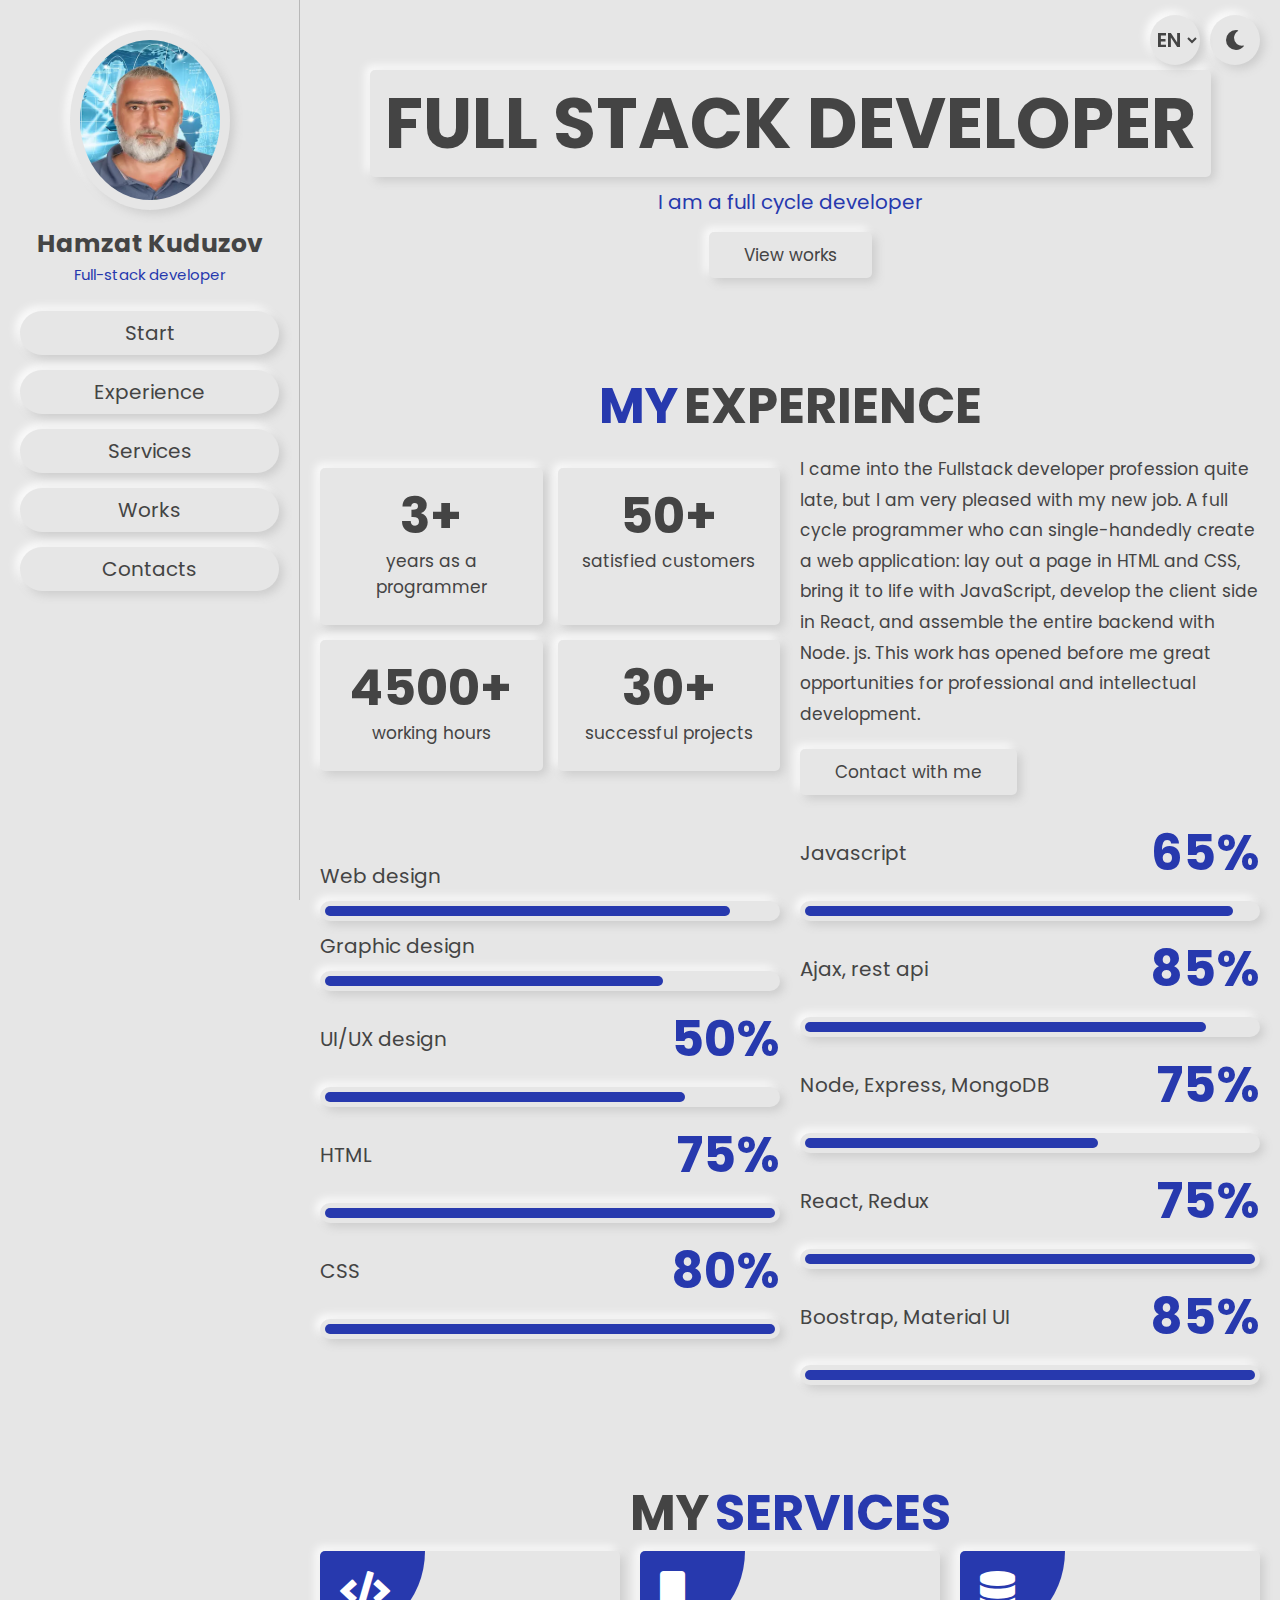
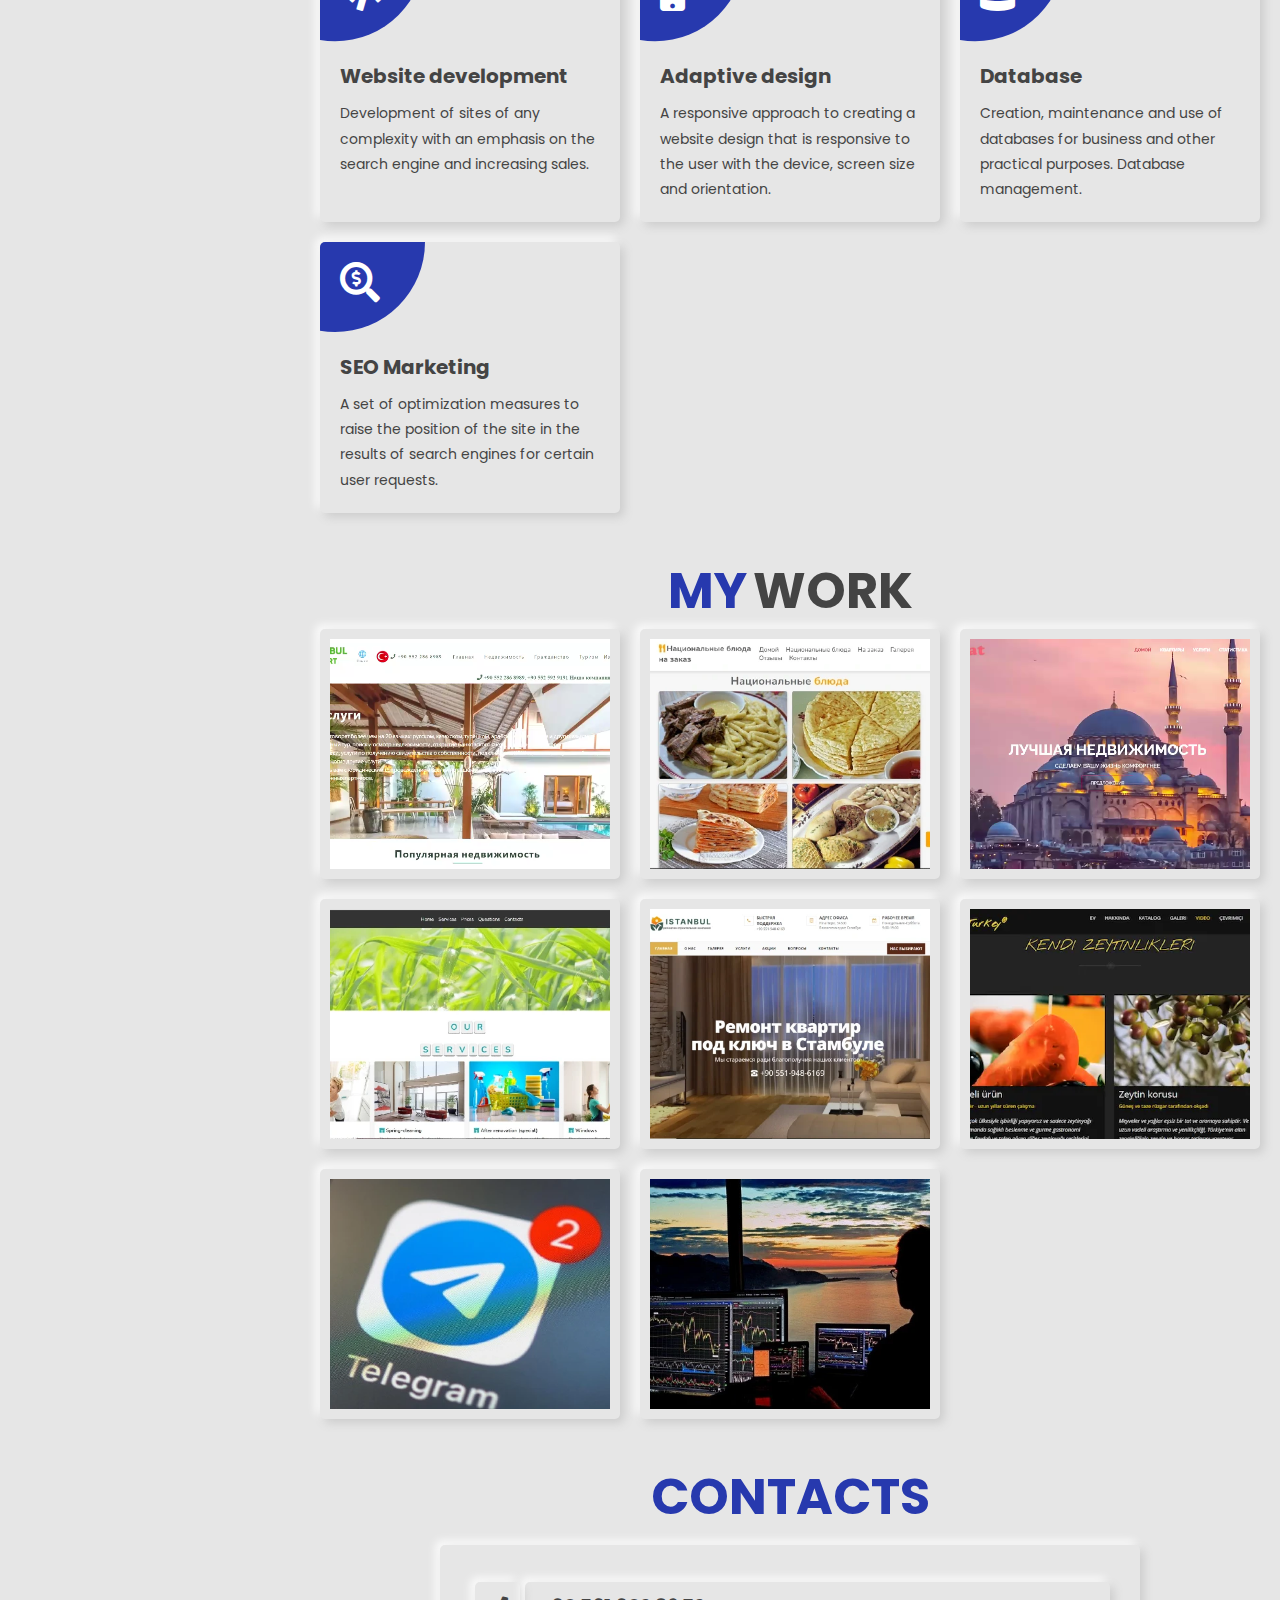
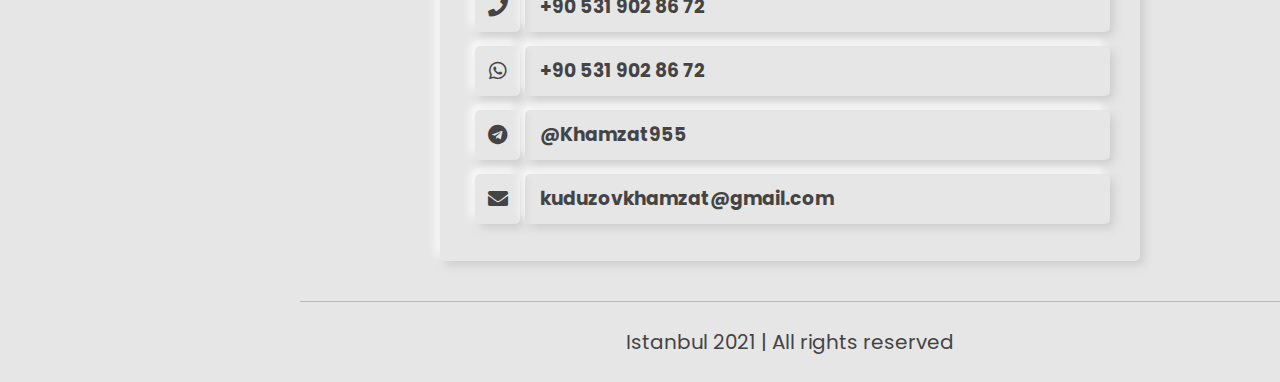
==== commit 0eae295d: "new-lng" ====
--- a/index.html
+++ b/index.html
@@ -12,8 +12,7 @@
         content="Если вы дадите человеку программу, то займете его на один день. Если вы научите человека программировать, то займете его на всю жизнь." />
     <meta name="keywords" content="Отладка кода — это как охота. Охота на баги.">
 
-    <title>Хамзат | портфолио</title>
-
+    <title class="lng-title"></title>
     <!-- font awesome cdn link  -->
     <link rel="stylesheet" href="https://cdnjs.cloudflare.com/ajax/libs/font-awesome/5.15.4/css/all.min.css">
 
@@ -27,17 +26,17 @@
 
     <header class="header">
         <div class="user">
-            <img src="image/photo64.webp" width="180px" alt="картинка">
-            <h3>Хамзат Кудузов</h3>
-            <p>Full-stack разработчик</p>
+            <img src="image/khamzat_foto.webp" width: 16rem, height: 18rem, alt="picture">
+            <h3 class="lng-header-h3"></h3>
+            <p class="lng-header-p"></p>
         </div>
 
         <nav class="navbar">
-            <a href="#home">Начало</a>
-            <a href="#about">Опыт</a>
-            <a href="#services">Услуги</a>
-            <a href="#portfolio">Работы</a>
-            <a href="#contact">Контакты</a>
+            <a class="lng-navbar-home" href="#home"></a>
+            <a class="lng-navbar-about" href="#about"></a>
+            <a class="lng-navbar-services" href="#services"></a>
+            <a class="lng-navbar-portfolio" href="#portfolio"></a>
+            <a class="lng-navbar-contact" href="#contact"></a>
         </nav>
     </header>
 
@@ -48,25 +47,19 @@
     <!-- theme toggler  -->
 
     <div id="theme-toggler" class="fas fa-moon"></div>
-    <a href="index_gb.html">
-        <div id="theme-toggler-ru">
-            <img src="image/flag_gb.webp" width="30px" height="28px" alt="картинка">
-        </div>
-    </a>
-    <a href="index_tr.html">
-        <div id="theme-toggler-tr">
-            <img src="image/flag_tr.webp" width="30px" height="28px" alt="картинка">
-        </div>
-    </a>
-
+    <select id="theme-toggler-lng">
+        <option value="en">EN</option>
+        <option value="tr">TR</option>
+        <option value="ru">RU</option>
+    </select>
     <!-- home section starts  -->
 
     <section class="home" id="home">
 
         <div class="content">
-            <h3 class="h3-text">Full Stack разработчик</h3>
-            <p class="lorem">Я разработчик полного цикла</p>
-            <a href="#portfolio" class="btn">Посмотреть работы</a>
+            <h3 class="h3-text lng-content-h3"></h3>
+            <p class="lorem lng-content-p"></p>
+            <a href="#portfolio" class="btn lng-content-a"></a>
         </div>
 
     </section>
@@ -76,42 +69,36 @@
     <!-- about section starts  -->
 
     <section class="about" id="about">
-
-        <h1 class="heading"> <span>МОЙ </span> ОПЫТ </h1>
+        <div style="display: flex; width: 100%; justify-content: center">
+            <span class="lng-about-span"></span>&nbsp;&nbsp;
+            <h1 class="heading lng-heading-h1"></h1>
+        </div>
 
         <div class="row">
 
             <div class="box-container">
                 <div class="box">
                     <h3>3+</h3>
-                    <p>лет работы программистом</p>
+                    <p class="lng-about-p1"></p>
                 </div>
                 <div class="box">
                     <h3>50+</h3>
-                    <p>довольные клиенты</p>
+                    <p class="lng-about-p2"></p>
                 </div>
                 <div class="box">
                     <h3>4500+</h3>
-                    <p>рабочих часов</p>
+                    <p class="lng-about-p3"></p>
                 </div>
                 <div class="box">
                     <h3>30+</h3>
-                    <p>успешных проектов</p>
+                    <p class="lng-about-p4"></p>
                 </div>
             </div>
 
             <div class="content">
                 <!-- <h3 class="lorem">Хамзат <span> Кудузов</span></h3> -->
-                <p class="lorem">Я пришел в профессию Fullstack-разработчик
-                    довольно поздно, однако очень доволен своей новой работой.
-                    Программист полного цикла, который в одиночку может создать
-                    веб-приложение: сверстать страницу в HTML и CSS, оживить её
-                    с помощью JavaScript, разработать клиентскую часть на React
-                    и собрать весь бэкенд с помощью Node. js. Эта работа открыла
-                    передо мной огромные возможности для профессионального и
-                    интеллектуального развития.
-                </p>
-                <a href="#contact" class="btn">Связаться со мной</a>
+                <p class="lorem lng-lorem"></p>
+                <a href="#contact" class="btn lng-about-btn"></a>
             </div>
 
         </div>
@@ -119,9 +106,9 @@
         <div class="row">
 
             <div class="progress">
-                <h3> Веб дизайн <span>80%</span> </h3>
+                <h3 class="lng-progress-h31"> <span>80%</span> </h3>
                 <div class="bar bar-1-1"><span></span></div>
-                <h3> Графический дизайн <span>75%</span> </h3>
+                <h3 class="lng-progress-h32"> <span>75%</span> </h3>
                 <div class="bar bar-1-2"><span></span></div>
                 <h3> UI/UX design <span>50%</span> </h3>
                 <div class="bar bar-1-3"><span></span></div>
@@ -129,7 +116,6 @@
                 <div class="bar bar-1-4"><span></span></div>
                 <h3> CSS <span>80%</span> </h3>
                 <div class="bar bar-1-5"><span></span></div>
-
             </div>
 
             <div class="progress">
@@ -155,37 +141,37 @@
 
     <section class="services" id="services">
 
-        <h1 class="heading"> мои <span> услуги</span> </h1>
+        <!-- <h1 class="heading lng-services-h1"><span class="lng-services-span"> </span> </h1> -->
+
+        <div style="display: flex; width: 100%; justify-content: center">
+            <h1 class="heading lng-services-h1"></h1>&nbsp;&nbsp;
+            <span class="lng-services-span"></span>
+        </div>
 
         <div class="box-container">
 
             <div class="box">
                 <i class="fas fa-code"></i>
-                <h3>Разработка сайтов</h3>
-                <p>Разработка сайтов любой сложности с упором на поисковую систему и повышение продаж.
-                </p>
+                <h3 class="lng-box-h31"></h3>
+                <p class="lng-box-p1"></p>
             </div>
 
             <div class="box">
                 <i class="fas fa-mobile"></i>
-                <h3>Адаптивный дизайн</h3>
-                <p>Отзывчивый подход к созданию дизайна веб-сайта, который реагирует на пользователя с устройством,
-                    размер экрана и его ориентацию.</p>
+                <h3 class="lng-box-h32"></h3>
+                <p class="lng-box-p2"></p>
             </div>
 
             <div class="box">
                 <i class="fas fa-database"></i>
-                <h3>Базы данных</h3>
-                <p>Создание, ведение и использование баз данных для бизнеса и иных практических целей. Управление базами
-                    данных.
-                </p>
+                <h3 class="lng-box-h33"></h3>
+                <p class="lng-box-p3"></p>
             </div>
 
             <div class="box">
                 <i class="fas fa-search-dollar"></i>
-                <h3>SEO маркетинг</h3>
-                <p>Комплекс мероприятий по оптимизации для поднятия позиций сайта в результатах выдачи поисковых систем
-                    по определённым запросам пользователей.</p>
+                <h3 class="lng-box-h34"></h3>
+                <p class="lng-box-p4"></p>
             </div>
         </div>
     </section>
@@ -195,22 +181,26 @@
     <!-- portfolio section starts  -->
 
     <section class="portfolio" id="portfolio">
-        <h1 class="heading"> Мои <span>работы</span> </h1>
+        <div style="display: flex; width: 100%; justify-content: center">
+            <span class="lng-portfolio-span"></span>&nbsp;&nbsp;
+            <h1 class="heading lng-portfolio-h1"></h1>
+        </div>
+
         <div class="box-container">
             <div class="box">
                 <a href="https://istanbul-expert.com/" target="_blank">
                     <video src="video/ist_exp.mp4" loop muted autoplay playsinline></video>
                     <div class="content">
-                        <h3>Агенство <br /> недвижимости</h3>
+                        <h3 class="lng-portfolio-h31"></h3>
                     </div>
                 </a>
             </div>
 
             <div class="box">
                 <a href="https://zura95.site/" target="_blank">
-                    <img src="image/eda.webp" width="280px" alt="картинка">
-                    <div class="content">
-                        <h3>Еда на заказ</h3>
+                    <img src="image/eda.webp" width="280px" height="24rem" alt="picture">
+                    <div class="content">
+                        <h3 class="lng-portfolio-h32"></h3>
                     </div>
                 </a>
             </div>
@@ -219,57 +209,49 @@
                 <a href="https://talgat.site/" target="_blank">
                     <video src="video/Talgat_clip.mp4" loop muted autoplay playsinline></video>
                     <div class="content">
-                        <h3>Недвижимость <br /> в Стамбуле</h3>
+                        <h3 class="lng-portfolio-h33"></h3>
                     </div>
                 </a>
             </div>
             <div class="box">
                 <a href="https://khamzat.site/cleaning" target="_blank">
-                    <img src="image/cleaning_foto.webp" width="280px" alt="картинка">
-                    <div class="content">
-                        <h3>Клиринговое <br /> агенство</h3>
+                    <img src="image/cleaning_foto.webp" width="280px" height="24rem" alt="picture">
+                    <div class="content">
+                        <h3 class="lng-portfolio-h34"></h3>
                     </div>
                 </a>
             </div>
 
             <div class="box">
                 <a href="https://khamzat.site/remont" target="_blank">
-                    <img src="image/remont.webp" width="280px" alt="картинка">
-                    <div class="content">
-                        <h3>Ремонт <br /> квартир</h3>
+                    <img src="image/remont.webp" width="280px" height="24rem" alt="picture">
+                    <div class="content">
+                        <h3 class="lng-portfolio-h35"></h3>
                     </div>
                 </a>
             </div>
 
             <div class="box">
                 <a href="https://khamzat.site/olives" target="_blank">
-                    <img src="image/olives.webp" width="280px" alt="картинка"></img>
-                    <div class="content">
-                        <h3>Оливки и<br /> оливковое масло</h3>
-                    </div>
-                </a>
-            </div>
-            <!-- <div class="box">
-                <a href="https://www.youtube.com/channel/UCR58sPLCgfgkZ0BDs9TKeCQ">
-                    <video src="video/you_video.mp4" loop muted autoplay></video>
-                    <div class="content">
-                        <h3>YouTube <br /> канал</h3>
-                    </div>
-                </a>
-            </div> -->
-
-            <div class="box">
-                <img src="image/telegram-nedir1.webp" width="280px" alt="картинка">
+                    <img src="image/olives.webp" width="280px" height="24rem" alt="picture">
+                    <div class="content">
+                        <h3 class="lng-portfolio-h36"></h3>
+                    </div>
+                </a>
+            </div>
+
+            <div class="box">
+                <img src="image/telegram-nedir1.webp" width="280px" height="24rem" alt="picture">
                 <div class="content">
-                    <h3>Telegram <br /> канал</h3>
-                </div>
-                </a>
-            </div>
-
-            <div class="box">
-                <img src="image/trading.webp" width="280px" alt="картинка">
+                    <h3 class="lng-portfolio-h37"></h3>
+                </div>
+                </a>
+            </div>
+
+            <div class="box">
+                <img src="image/trading.webp" width="280px" height="24rem" alt="picture">
                 <div class="content">
-                    <h3>Проект <br /> в разработке</h3>
+                    <h3 class="lng-portfolio-h38"></h3>
                 </div>
             </div>
 
@@ -285,7 +267,7 @@
 
     <section class="contact" id="contact">
 
-        <h1 class="heading"> <span>Контакты</span> </h1>
+        <h1 class="heading"> <span class="lng-contact-span"></span> </h1>
 
         <form action="">
 
@@ -321,10 +303,12 @@
 
     <!-- contact section ends -->
 
-    <div class="credits"> Стамбул <span>2021</span> | Все права защищены </div>
-
+    <div class="credits lng-footer"></div>
 
     <!-- custom js file link  -->
+
+    <script src="js/langArr.js"></script>
+    <script src="js/langScript.js"></script>
     <script src="js/script.js"></script>
 
 </body>
--- a/css/style.css
+++ b/css/style.css
@@ -90,6 +90,31 @@
     text-transform: uppercase;
 }
 
+.about span {
+    color: var(--blue);
+    text-transform: uppercase;
+    text-align: center;
+    font-size: 5rem;
+    font-weight: 700;
+}
+
+.services span {
+    color: var(--blue);
+    text-transform: uppercase;
+    text-align: center;
+    font-size: 5rem;
+    font-weight: 700;
+}
+
+
+.portfolio span {
+    color: var(--blue);
+    text-transform: uppercase;
+    text-align: center;
+    font-size: 5rem;
+    font-weight: 700;
+}
+
 .header {
     position: fixed;
     top: 0;
@@ -108,7 +133,7 @@
     border: 1rem solid transparent;
     border-radius: 50%;
     height: 18rem;
-    width: 18rem;
+    width: 16rem;
     box-shadow: var(--box-shadow);
 }
 
@@ -187,12 +212,10 @@
     box-shadow: var(--box-shadow-inset);
 }
 
-#theme-toggler-ru img {
-    border-radius: 50%;
-}
+
 
 /* языки */
-#theme-toggler-ru {
+#theme-toggler-lng {
     position: fixed;
     top: 1.5rem;
     right: 8rem;
@@ -202,12 +225,12 @@
     line-height: 5rem;
     border-radius: 50%;
     font-size: 2rem;
+    font-weight: 600;
     cursor: pointer;
     box-shadow: var(--box-shadow);
     text-align: center;
     color: var(--black);
     background: var(--bg-color);
-    padding-top: 7px;
 }
 
 #theme-toggler-ru:hover {
@@ -319,7 +342,7 @@
 }
 
 .about {
-    margin-top: 80px;
+    margin-top: 50px;
 }
 
 .about .row {
@@ -352,7 +375,7 @@
 
 .about .row .box-container .box p {
     font-size: 1.7rem;
-    color: var(--light-color);
+    color: var(--black);
     padding: .5rem 0;
 }
 
@@ -372,7 +395,7 @@
 
 .about .row .content p {
     font-size: 1.7rem;
-    color: var(--light-color);
+    color: var(--black);
     line-height: 1.8;
     padding: 1rem 0;
 }
@@ -468,7 +491,7 @@
 .services .box-container .box p {
     font-size: 1.4rem;
     line-height: 1.8;
-    color: var(--light-color);
+    color: var(--black);
 }
 
 .services .box-container .box::before {
@@ -686,6 +709,10 @@
     #menu-btn {
         display: initial;
     }
+
+    .about {
+        margin-top: 20px;
+    }
 }
 
 @media (max-width:450px) {
@@ -706,4 +733,12 @@
     .services {
         margin-top: 10px;
     }
+
+    .home .content h3 {
+        font-size: 6rem;
+    }
+
+    #theme-toggler-lng {
+        width: 6rem;
+    }
 }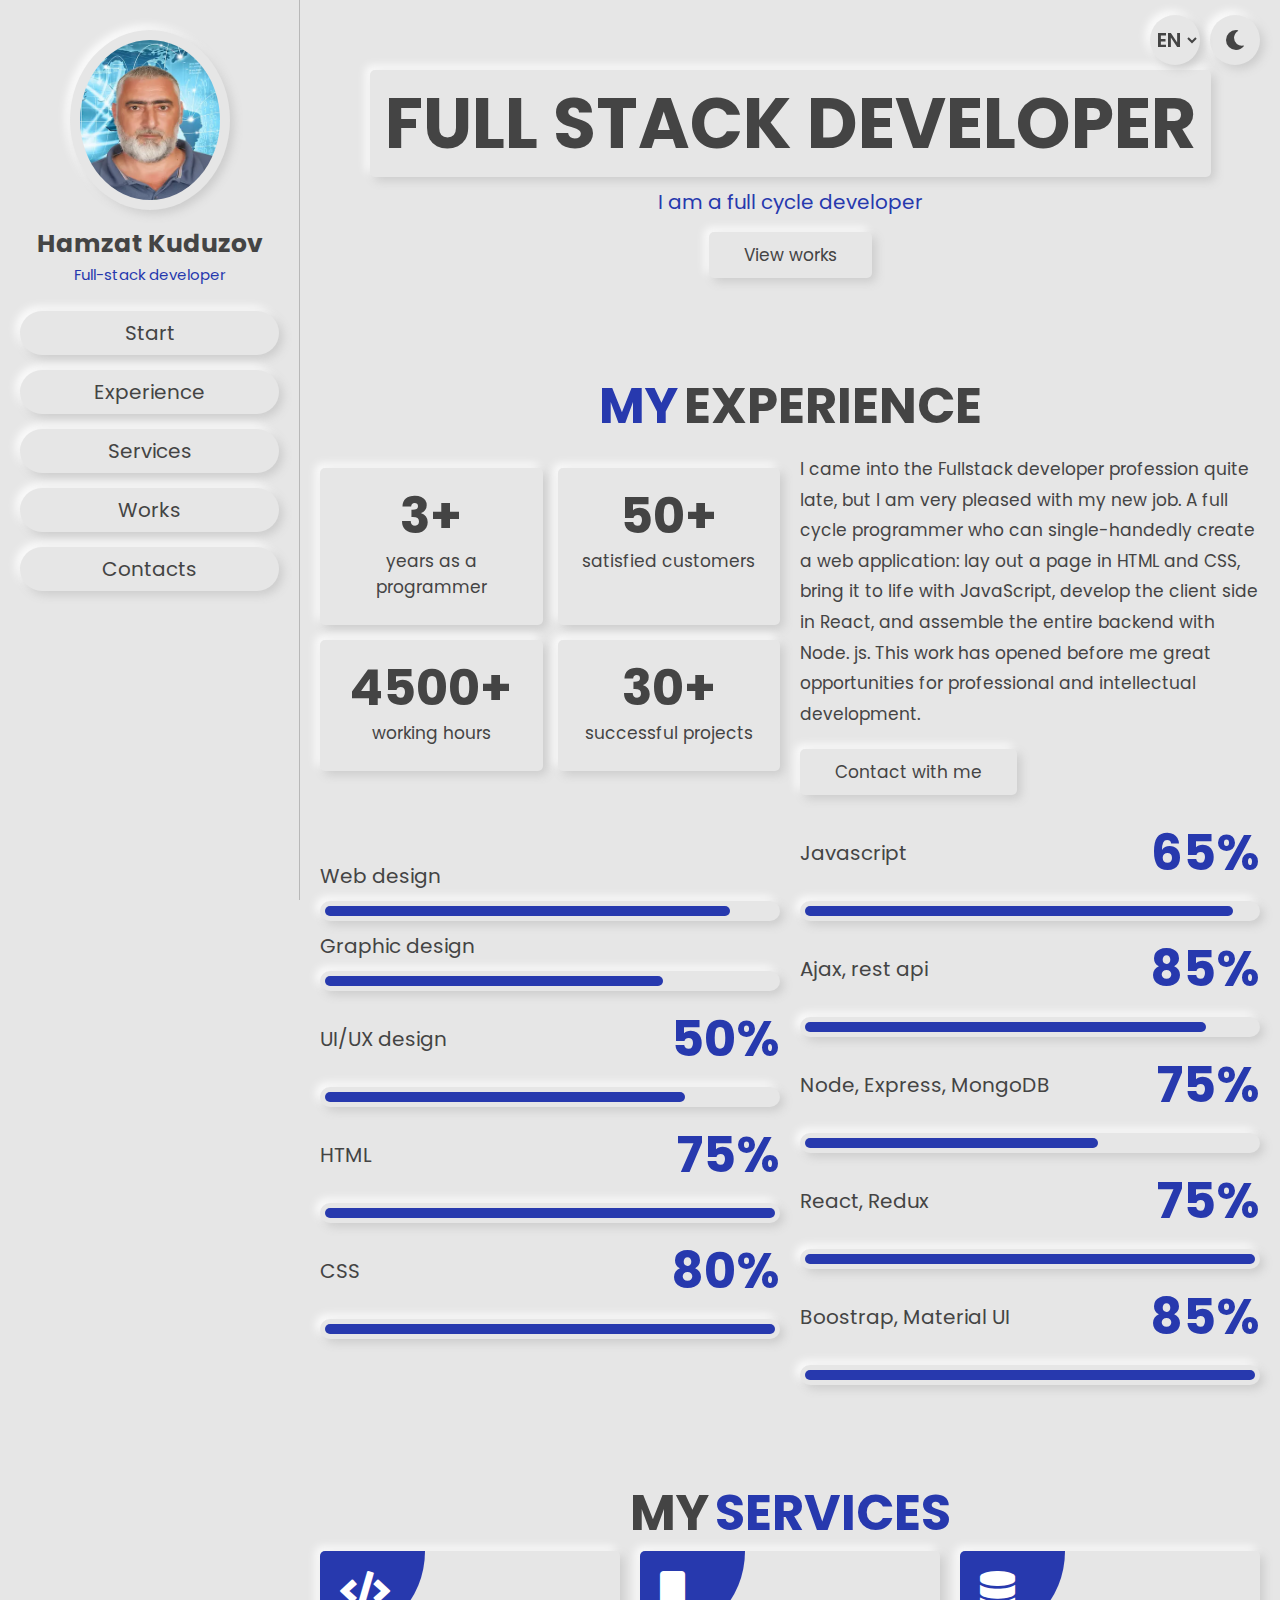
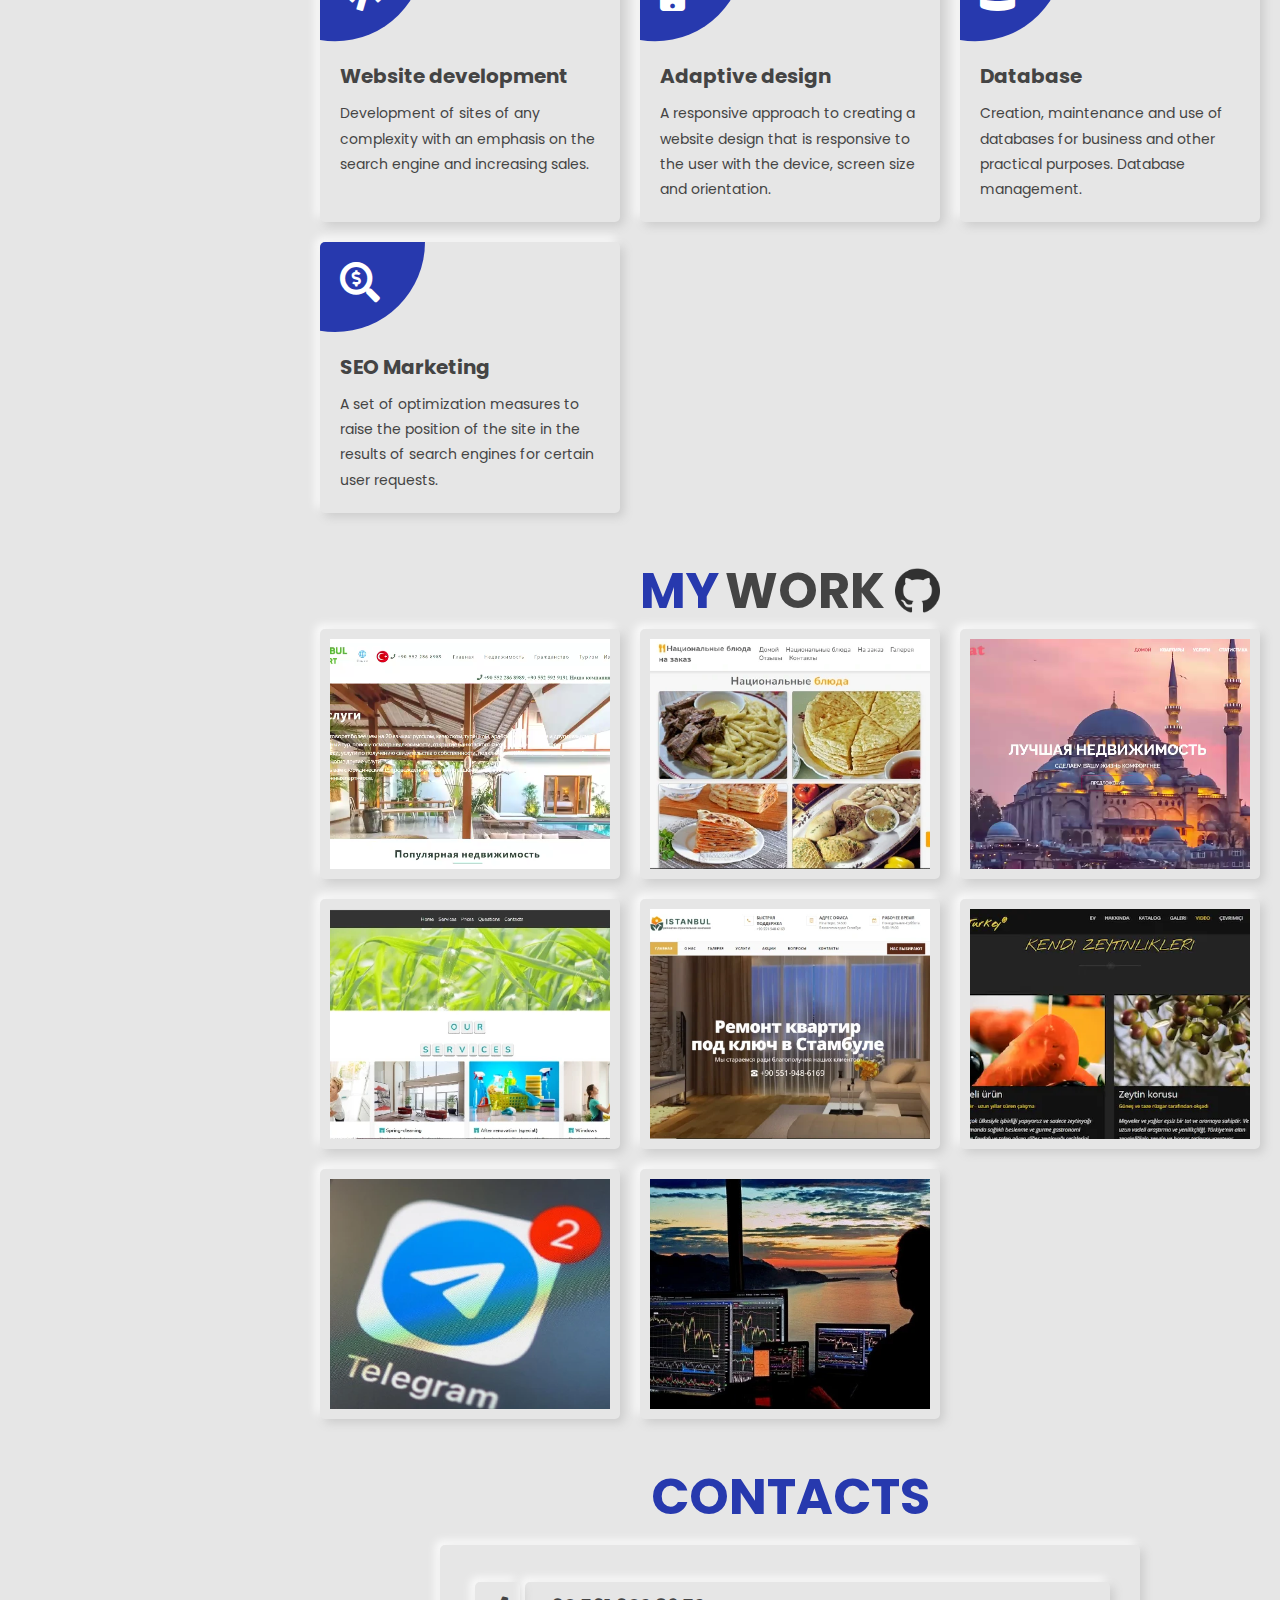
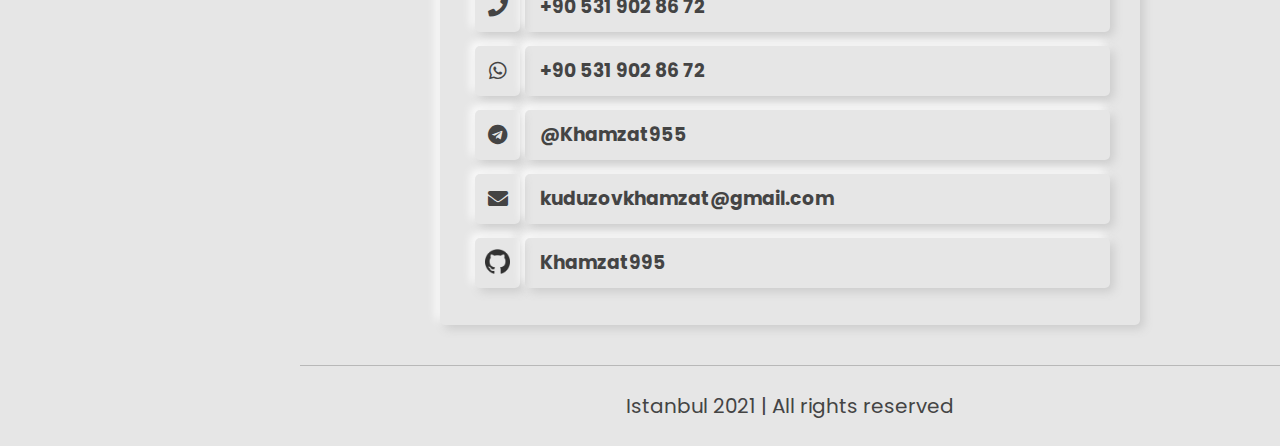
==== commit f79f5c51: "github-add" ====
--- a/index.html
+++ b/index.html
@@ -181,9 +181,10 @@
     <!-- portfolio section starts  -->
 
     <section class="portfolio" id="portfolio">
-        <div style="display: flex; width: 100%; justify-content: center">
+        <div class="portfolio-div">
             <span class="lng-portfolio-span"></span>&nbsp;&nbsp;
             <h1 class="heading lng-portfolio-h1"></h1>
+            <img class="github-work" src="image/github_logo_1.png" width="45px" height="45px">
         </div>
 
         <div class="box-container">
@@ -277,21 +278,30 @@
                         <h3>+90 531 902 86 72</h3>
                     </div>
                 </div>
-                <div class="qwer"> <a href="https://wa.me/905319028672?text=Здравствуйте%2C+у+меня+есть+вопрос" class=" fab
+                <div class="qwer"> <a href="https://wa.me/905319028672?text=Здравствуйте%2C+у+меня+есть+вопрос"
+                        target="_blank" class="fab
                         fa-whatsapp"></a>
                     <div class="asd">
                         <!-- Hello%2C+I+have+a+question" -->
                         <h3>+90 531 902 86 72</h3>
                     </div>
                 </div>
-                <div class="qwer"><a href="https://t.me/Khamzat955" class="fab fa-telegram"></a>
+                <div class="qwer"><a href="https://t.me/Khamzat955" target="_blank" class="fab fa-telegram"></a>
                     <div class="asd">
                         <h3>@Khamzat955</h3>
                     </div>
                 </div>
-                <div class="qwer"><a href="mailto:kuduzovkhamzat@gmail.com" class="fa fa-envelope"></a>
+                <div class="qwer"><a href="mailto:kuduzovkhamzat@gmail.com" target="_blank" class="fa fa-envelope"></a>
                     <div class="asd">
                         <h3>kuduzovkhamzat@gmail.com</h3>
+                    </div>
+                </div>
+                <div class="qwer"><a class="qwert-git" href=" https://github.com/Khamzat995?tab=repositories"
+                        target="_blank">
+                        <img class="github" src="image/github_logo_1.png" width="25px">
+                    </a>
+                    <div class="asd">
+                        <h3>Khamzat995</h3>
                     </div>
                 </div>
 
--- a/css/style.css
+++ b/css/style.css
@@ -106,6 +106,18 @@
     font-weight: 700;
 }
 
+
+.portfolio-div {
+    width: 100%;
+    display: flex;
+    justify-content: center;
+    align-content: center;
+    align-items: center;
+}
+
+.github-work {
+    margin-left: 10px;
+}
 
 .portfolio span {
     color: var(--blue);
@@ -685,6 +697,12 @@
     min-height: 50%;
 }
 
+
+
+.github {
+    margin-top: 25%;
+}
+
 /* media queries  */
 
 @media (max-width:991px) {
@@ -713,6 +731,15 @@
     .about {
         margin-top: 20px;
     }
+
+    .github {
+        width: 20px;
+    }
+
+    .github-work {
+        width: 35px;
+        height: 35px;
+    }
 }
 
 @media (max-width:450px) {
@@ -741,4 +768,13 @@
     #theme-toggler-lng {
         width: 6rem;
     }
+
+    .github {
+        width: 20px;
+    }
+
+    .github-work {
+        width: 35px;
+        height: 35px;
+    }
 }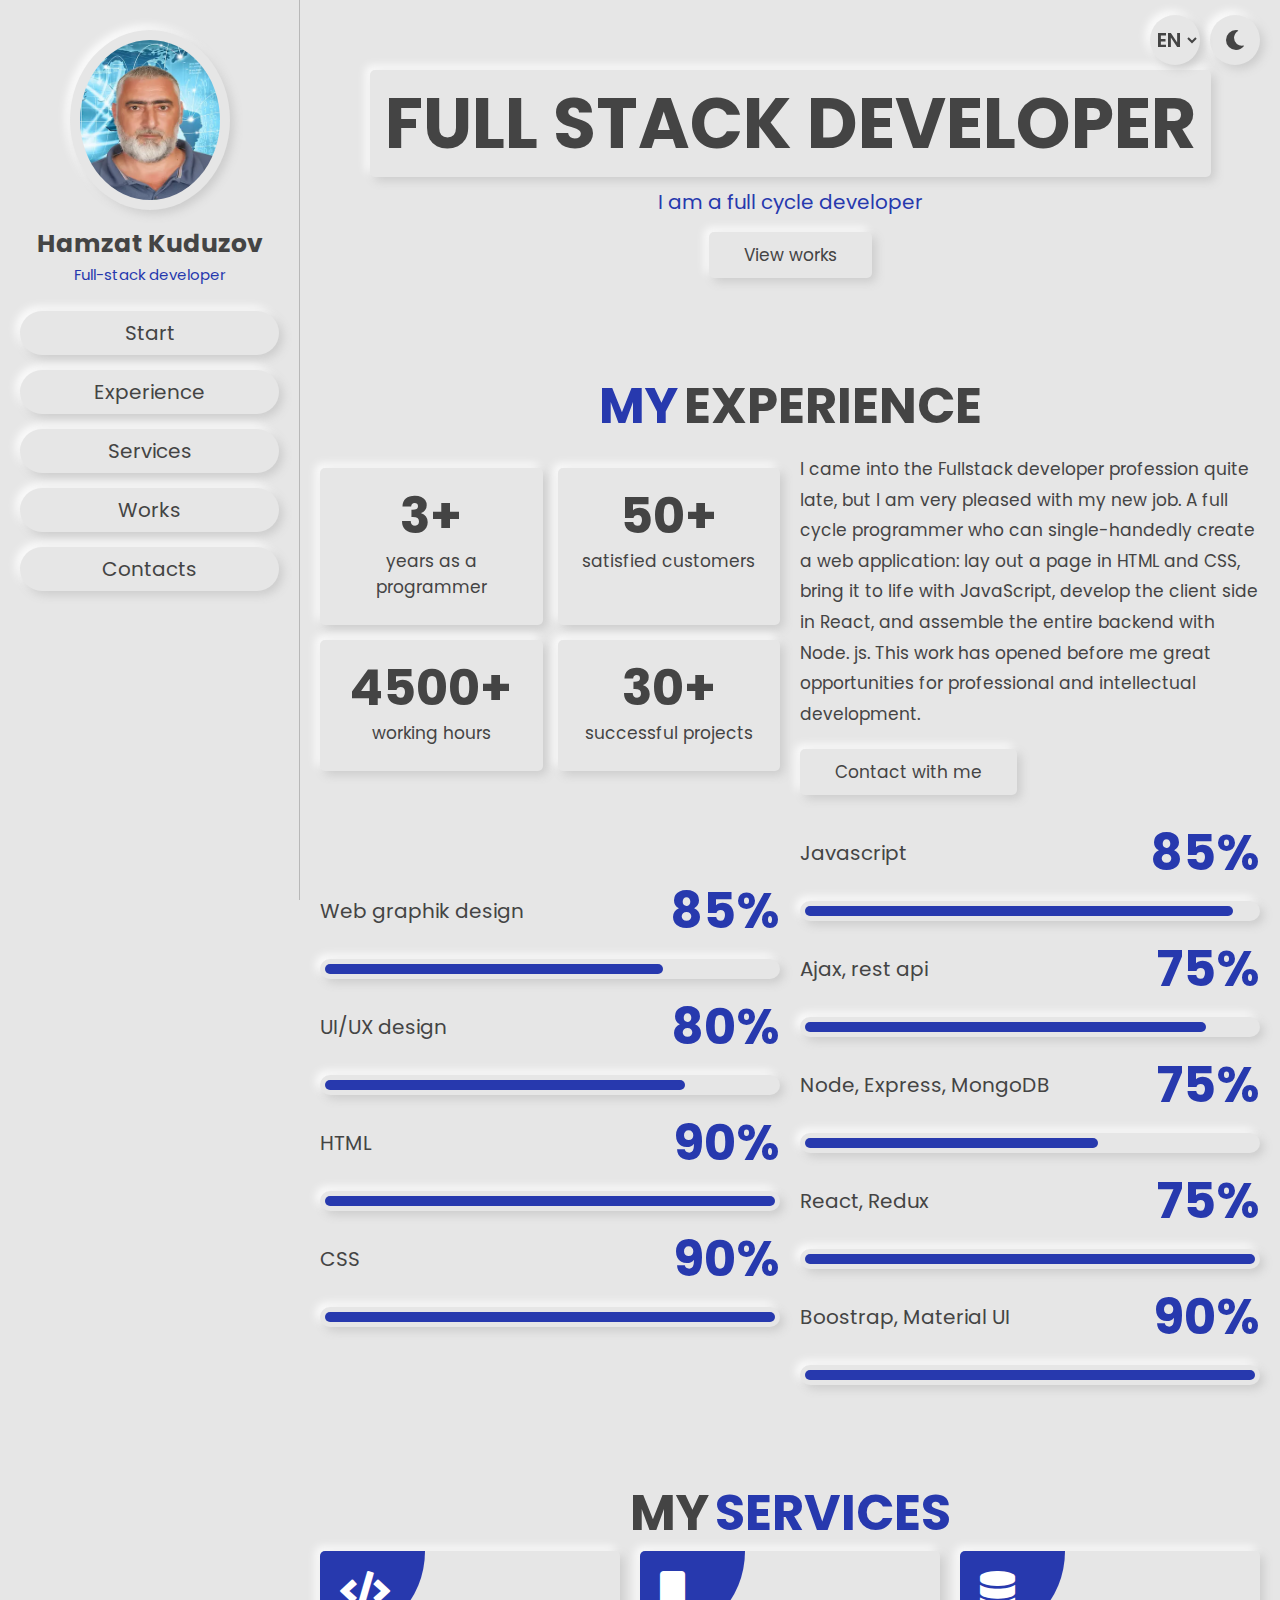
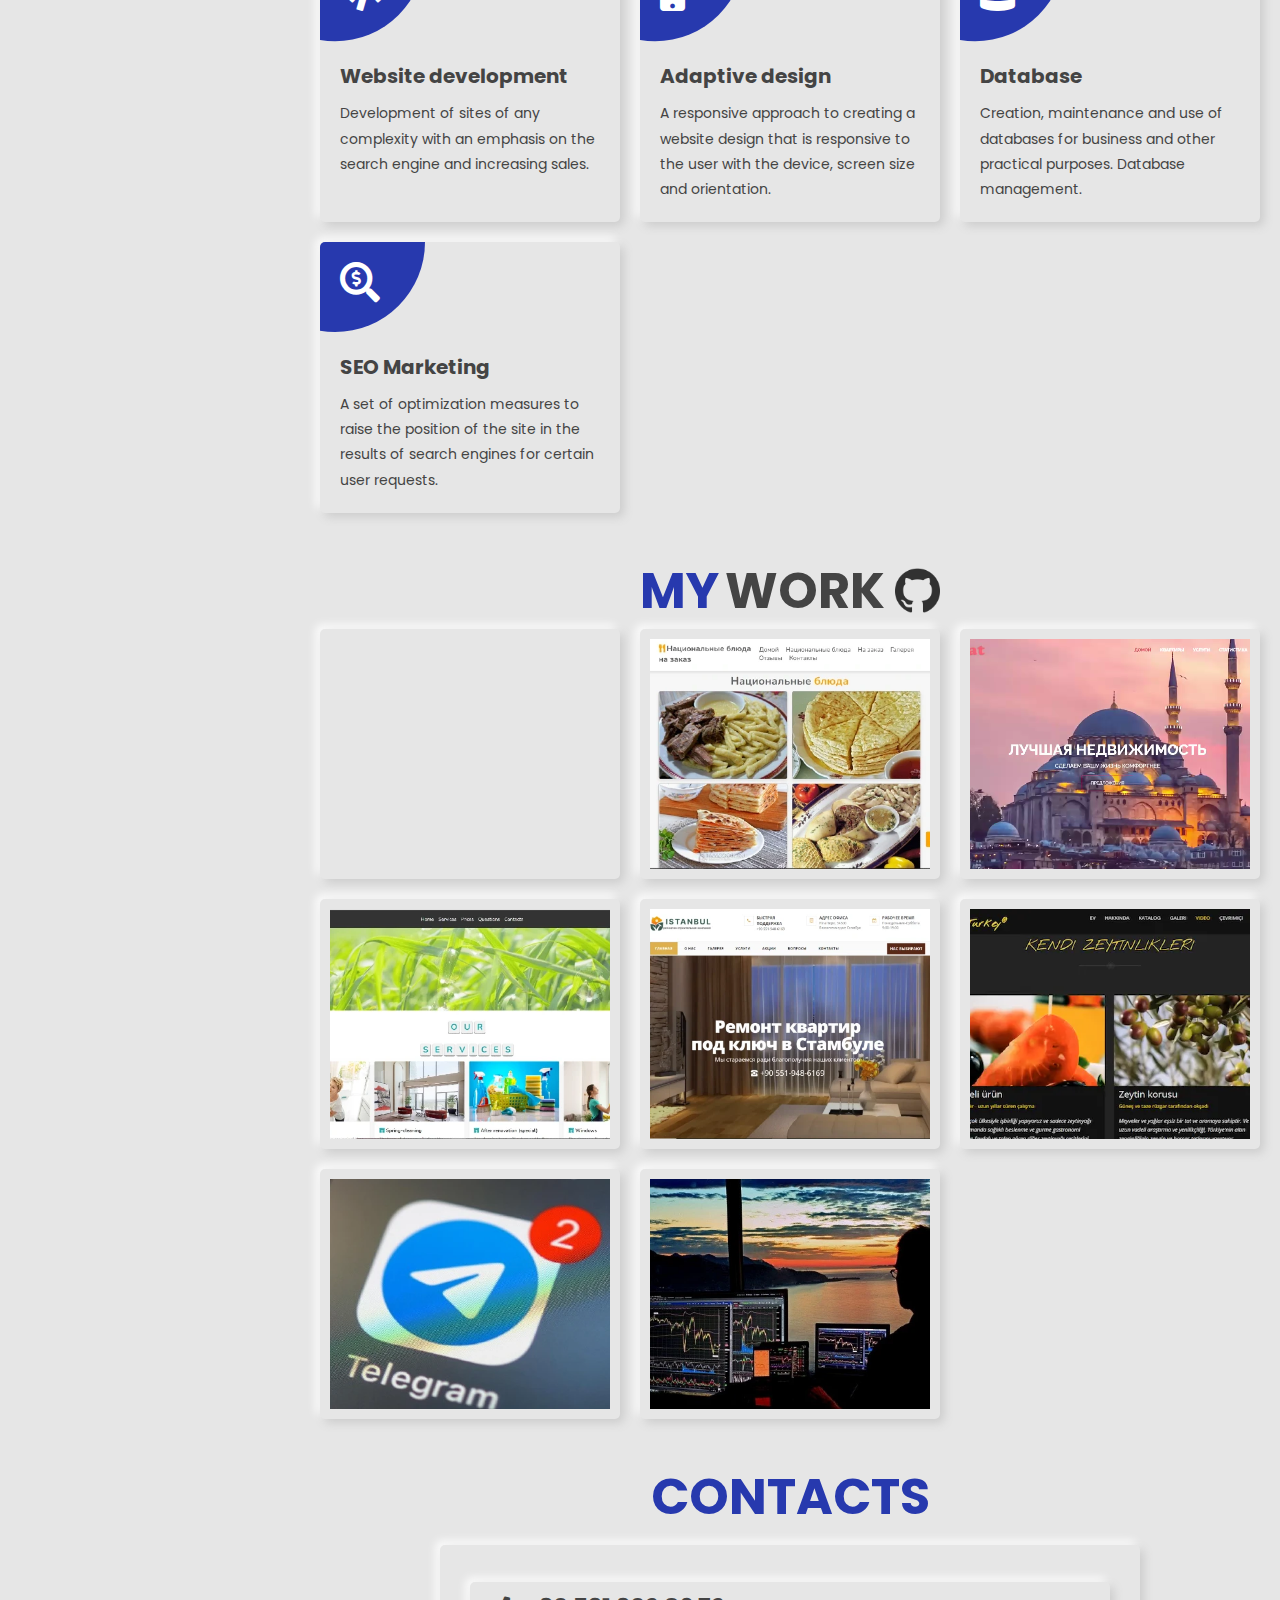
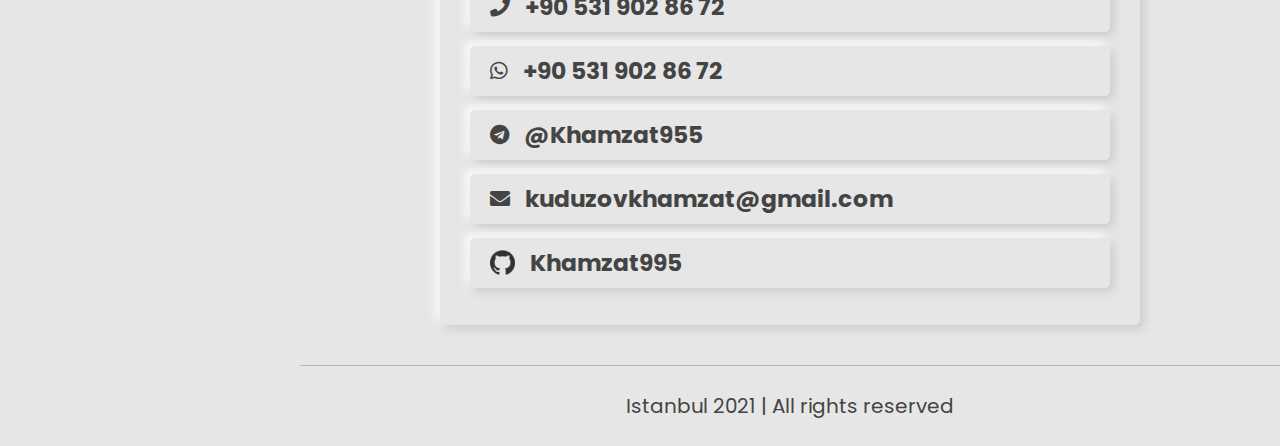
==== commit 60446e58: "asdfew" ====
--- a/index.html
+++ b/index.html
@@ -9,8 +9,9 @@
 
     <link rel="icon" type="image/png" sizes="56x56" href="image/logo_khamzat.png">
     <meta name="description"
-        content="Если вы дадите человеку программу, то займете его на один день. Если вы научите человека программировать, то займете его на всю жизнь." />
-    <meta name="keywords" content="Отладка кода — это как охота. Охота на баги.">
+        content="Разработка сайтов ключ. Лэндинг, Портфолио, Сайт-визитка, Интернет-магазин, Корпоративный сайт." />
+    <meta name="keywords"
+        content="Качественная работа, выполненная в срок. Уникальный дизайн. 1 год обслуживания бесплатно.">
 
     <title class="lng-title"></title>
     <!-- font awesome cdn link  -->
@@ -19,7 +20,27 @@
     <!-- custom css file link  -->
     <link rel="stylesheet" href="css/style.css">
 
+    <!-- Meta Pixel Code -->
+    <script>
+        !function (f, b, e, v, n, t, s) {
+            if (f.fbq) return; n = f.fbq = function () {
+                n.callMethod ?
+                    n.callMethod.apply(n, arguments) : n.queue.push(arguments)
+            };
+            if (!f._fbq) f._fbq = n; n.push = n; n.loaded = !0; n.version = '2.0';
+            n.queue = []; t = b.createElement(e); t.async = !0;
+            t.src = v; s = b.getElementsByTagName(e)[0];
+            s.parentNode.insertBefore(t, s)
+        }(window, document, 'script',
+            'https://connect.facebook.net/en_US/fbevents.js');
+        fbq('init', '867834640987908');
+        fbq('track', 'PageView');
+    </script>
+    <noscript><img height="1" width="1" style="display:none"
+            src="https://www.facebook.com/tr?id=867834640987908&ev=PageView&noscript=1" /></noscript>
+    <!-- End Meta Pixel Code -->
 </head>
+
 
 <body>
     <!-- header section starts  -->
@@ -106,28 +127,30 @@
         <div class="row">
 
             <div class="progress">
-                <h3 class="lng-progress-h31"> <span>80%</span> </h3>
-                <div class="bar bar-1-1"><span></span></div>
-                <h3 class="lng-progress-h32"> <span>75%</span> </h3>
+                <h3> Web graphik design <span>85%</span> </h3>
                 <div class="bar bar-1-2"><span></span></div>
-                <h3> UI/UX design <span>50%</span> </h3>
+                <h3> UI/UX design <span>80%</span> </h3>
                 <div class="bar bar-1-3"><span></span></div>
-                <h3> HTML <span>75%</span> </h3>
+                <h3> HTML <span>90%</span> </h3>
                 <div class="bar bar-1-4"><span></span></div>
-                <h3> CSS <span>80%</span> </h3>
+                <h3> CSS <span>90%</span> </h3>
                 <div class="bar bar-1-5"><span></span></div>
             </div>
 
             <div class="progress">
-                <h3> Javascript <span>65%</span> </h3>
+                <h3> Javascript <span>85%</span> </h3>
                 <div class="bar bar-2-1"><span></span></div>
-                <h3> Ajax, rest api <span>85%</span> </h3>
+
+                <h3> Ajax, rest api <span>75%</span> </h3>
                 <div class="bar bar-2-2"><span></span></div>
+
                 <h3> Node, Express, MongoDB <span>75%</span> </h3>
                 <div class="bar bar-2-3"><span></span></div>
+
                 <h3> React, Redux <span>75%</span> </h3>
                 <div class="bar bar-2-4"><span></span></div>
-                <h3> Boostrap, Material UI <span>85%</span> </h3>
+
+                <h3> Boostrap, Material UI <span>90%</span> </h3>
                 <div class="bar bar-2-5"><span></span></div>
             </div>
 
@@ -273,36 +296,45 @@
         <form action="">
 
             <div class="sharell">
-                <div class="qwer"><a href="tel:+905319028672" class="fa fa-phone"></a>
-                    <div class="asd">
+
+
+                <div class="asd">
+                    <a href="tel:+905319028672">
+                        <i class="fa fa-phone"></i>
                         <h3>+90 531 902 86 72</h3>
-                    </div>
-                </div>
-                <div class="qwer"> <a href="https://wa.me/905319028672?text=Здравствуйте%2C+у+меня+есть+вопрос"
-                        target="_blank" class="fab
-                        fa-whatsapp"></a>
-                    <div class="asd">
-                        <!-- Hello%2C+I+have+a+question" -->
+                    </a>
+                </div>
+
+
+                <div class="asd">
+                    <a href="https://wa.me/905319028672?text=Здравствуйте%2C+у+меня+есть+вопрос" target="_blank">
+                        <i class="fab fa-whatsapp"></i>
                         <h3>+90 531 902 86 72</h3>
-                    </div>
-                </div>
-                <div class="qwer"><a href="https://t.me/Khamzat955" target="_blank" class="fab fa-telegram"></a>
-                    <div class="asd">
+                    </a>
+                </div>
+
+
+                <div class="asd">
+                    <a href="https://t.me/Khamzat955" target="_blank">
+                        <i class="fab fa-telegram"></i>
                         <h3>@Khamzat955</h3>
-                    </div>
-                </div>
-                <div class="qwer"><a href="mailto:kuduzovkhamzat@gmail.com" target="_blank" class="fa fa-envelope"></a>
-                    <div class="asd">
+                    </a>
+                </div>
+
+
+                <div class="asd">
+                    <a href="mailto:kuduzovkhamzat@gmail.com" target="_blank">
+                        <i class="fa fa-envelope"></i>
                         <h3>kuduzovkhamzat@gmail.com</h3>
-                    </div>
-                </div>
-                <div class="qwer"><a class="qwert-git" href=" https://github.com/Khamzat995?tab=repositories"
-                        target="_blank">
-                        <img class="github" src="image/github_logo_1.png" width="25px">
-                    </a>
-                    <div class="asd">
+                    </a>
+                </div>
+
+
+                <div class="asd">
+                    <a href=" https://github.com/Khamzat995?tab=repositories" target="_blank">
+                        <img src="image/github_logo_1.png" width="25px">
                         <h3>Khamzat995</h3>
-                    </div>
+                    </a>
                 </div>
 
             </div>
--- a/css/style.css
+++ b/css/style.css
@@ -617,39 +617,30 @@
     padding: 1rem;
 }
 
-.contact .sharell a {
-    height: 5rem;
-    width: 5rem;
+.asd a {
+    width: 100%;
+    display: flex;
+    flex-wrap: wrap;
+    justify-content: flex-start;
+    align-items: center;
     line-height: 5rem;
-    box-shadow: var(--box-shadow);
-    margin: .5rem;
-    font-size: 2rem;
-    color: var(--black);
-    border-radius: .5rem;
-    align-items: center;
-    justify-content: center;
-    text-align: center;
-}
-
-.contact .sharell a:hover {
-    box-shadow: var(--box-shadow-inset);
-    color: var(--blue);
-}
-
-.qwer {
-    display: flex;
-    flex-direction: row;
-    align-items: center
-}
+    font-size: 2rem;
+    color: var(--black);
+}
+
+.asd a h3 {
+    margin-left: 15px;
+}
+
 
 .contact .sharell .asd {
-    padding: 1rem 1.5rem;
+    padding-left: 20px;
     width: 100%;
     height: 5rem;
     background: none;
-    color: var(--black);
+    /*  color: var(--black);
     font-size: 1.6rem;
-    text-transform: none;
+    text-transform: none; */
     margin: .7rem 0;
     box-shadow: var(--box-shadow);
     border-radius: .5rem;
@@ -699,9 +690,7 @@
 
 
 
-.github {
-    margin-top: 25%;
-}
+
 
 /* media queries  */
 
@@ -740,6 +729,10 @@
         width: 35px;
         height: 35px;
     }
+
+    .asd a img {
+        width: 18px;
+    }
 }
 
 @media (max-width:450px) {
@@ -769,12 +762,28 @@
         width: 6rem;
     }
 
-    .github {
-        width: 20px;
-    }
-
     .github-work {
         width: 35px;
         height: 35px;
     }
+
+    .contact .sharell .asd {
+        padding-left: 5px;
+    }
+
+    .asd a h3 {
+        font-size: 2rem;
+        margin-left: 10px;
+    }
+
+    .asd a img {
+        width: 16px;
+    }
+}
+
+@media (max-width:320px) {
+    .asd a h3 {
+        font-size: 1.6rem;
+        margin-left: 10px;
+    }
 }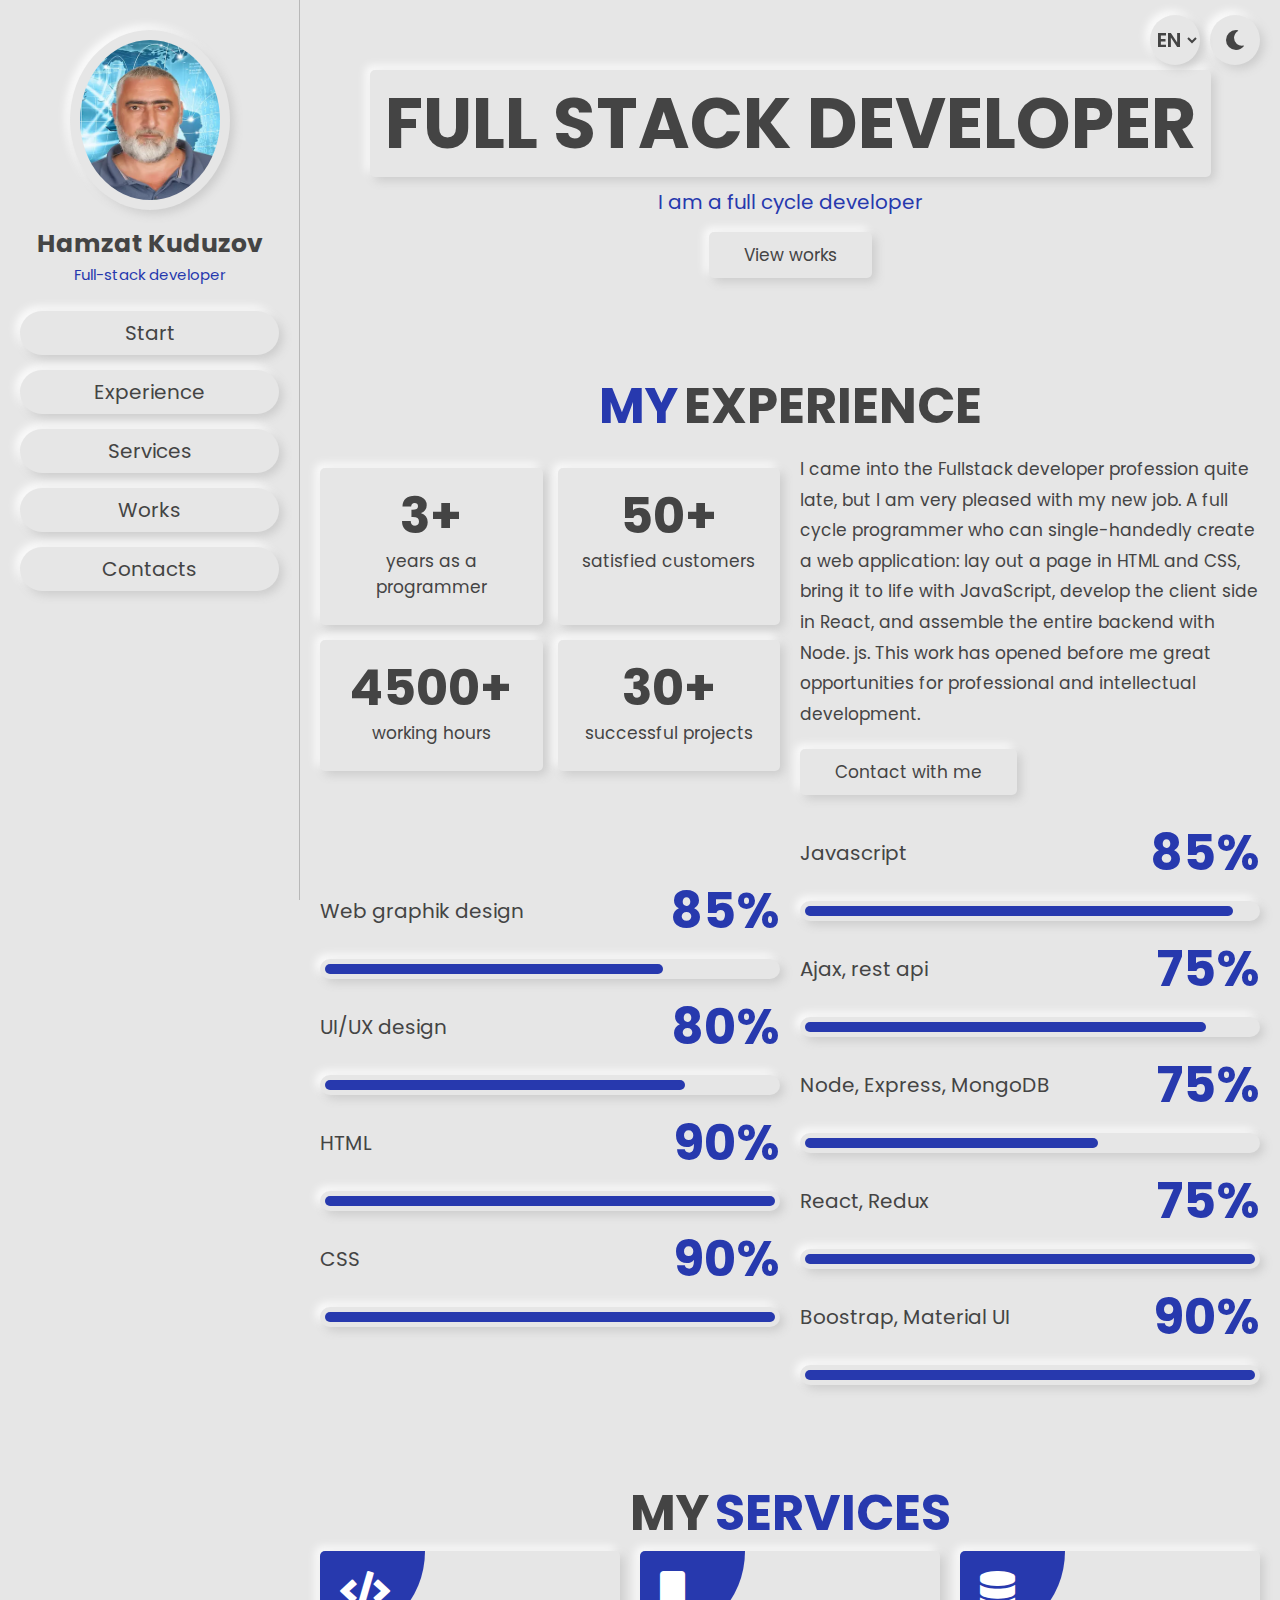
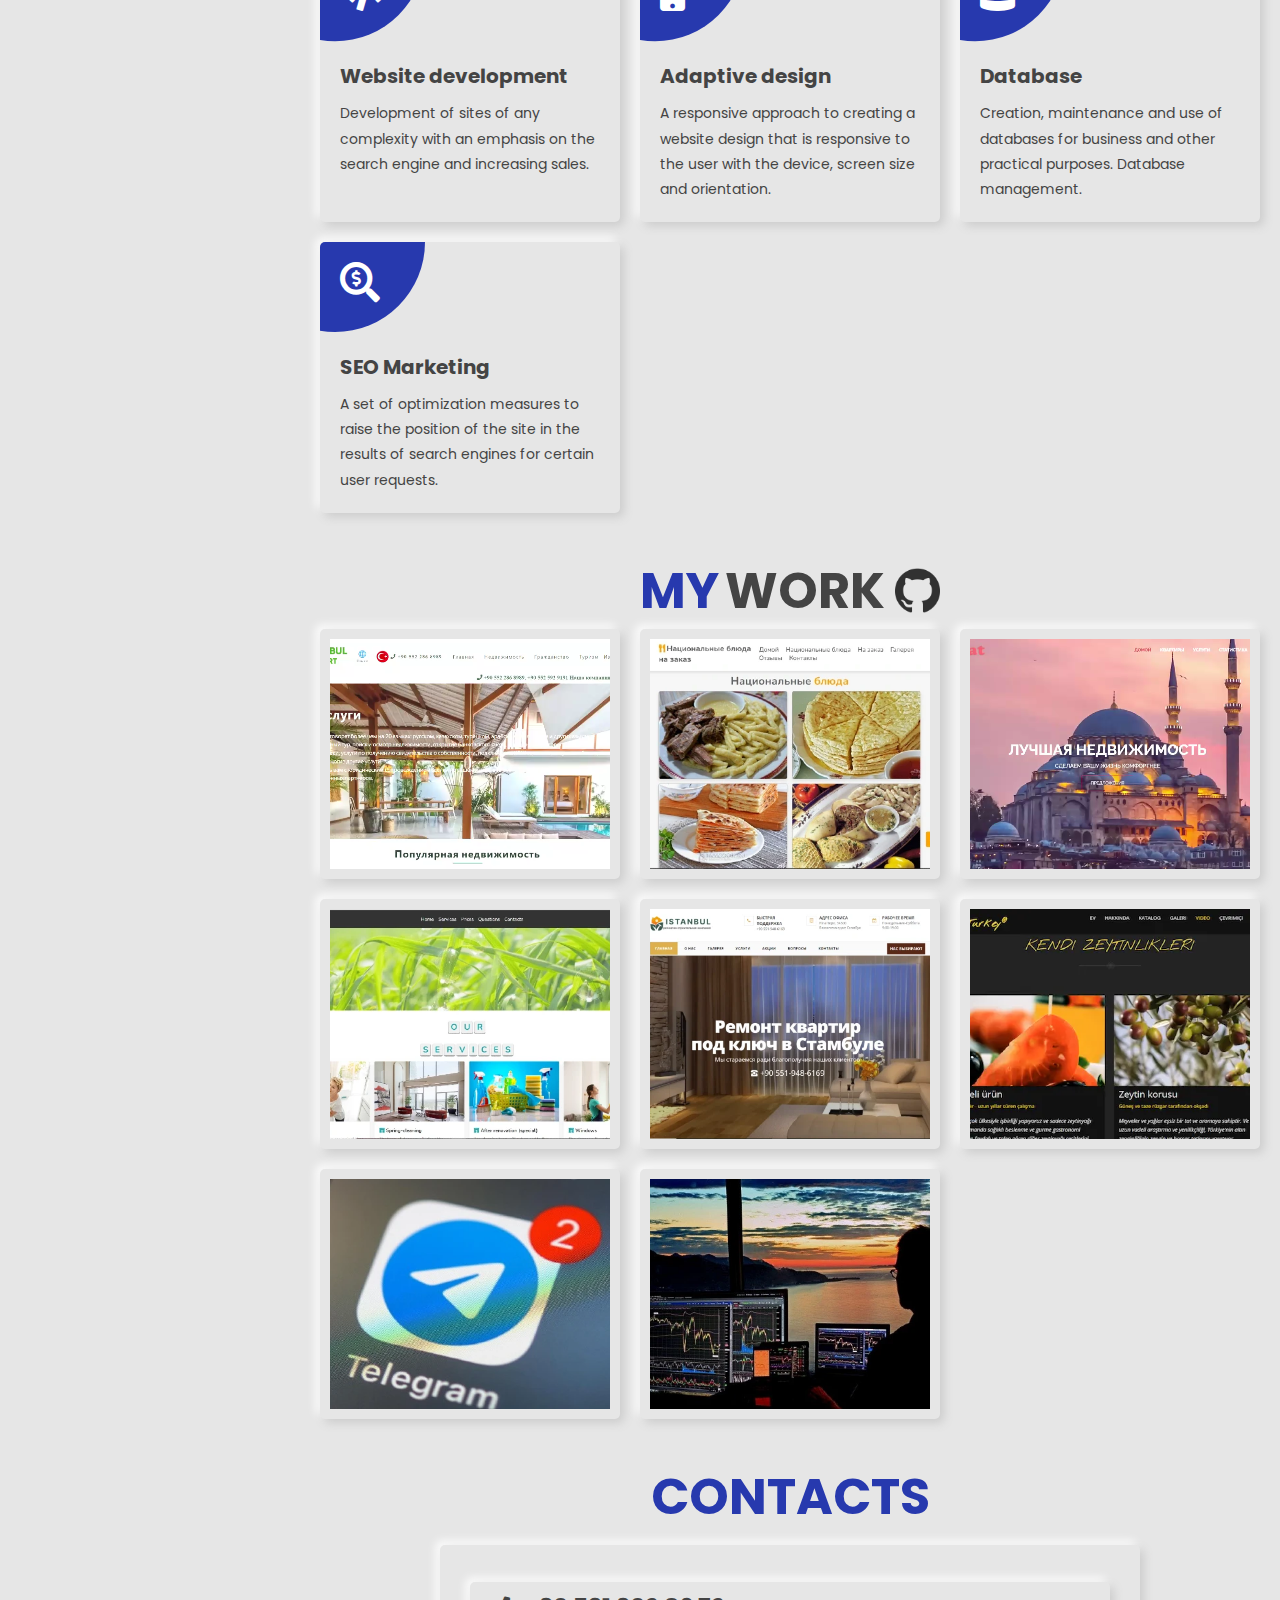
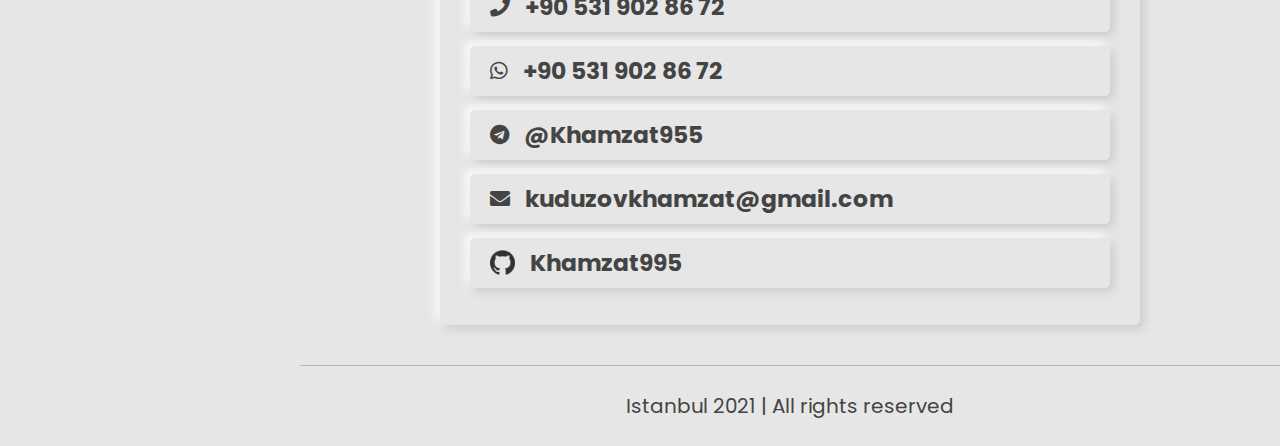
==== commit e4b46563: "qwert" ====
--- a/index.html
+++ b/index.html
@@ -230,7 +230,7 @@
             </div>
 
             <div class="box">
-                <a href="https://talgat.site/" target="_blank">
+                <a href="#" target="_blank">
                     <video src="video/Talgat_clip.mp4" loop muted autoplay playsinline></video>
                     <div class="content">
                         <h3 class="lng-portfolio-h33"></h3>
